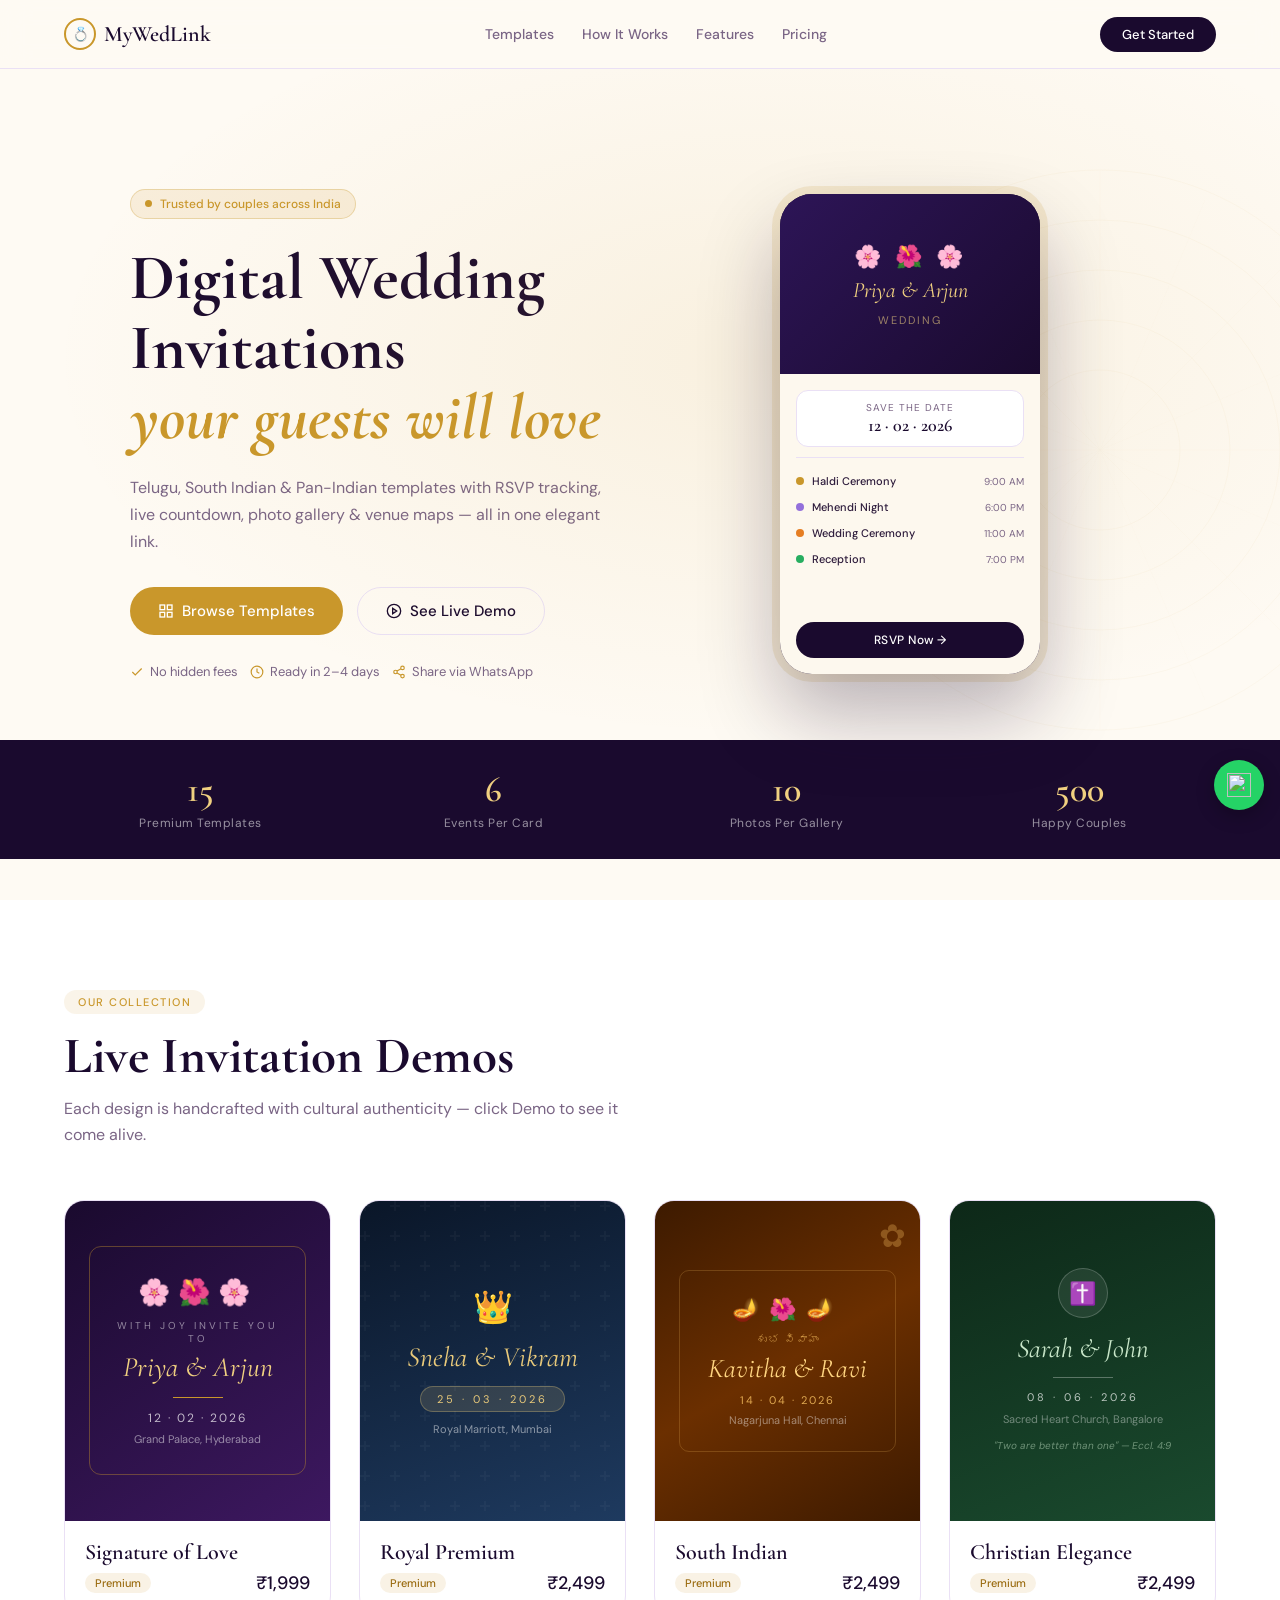
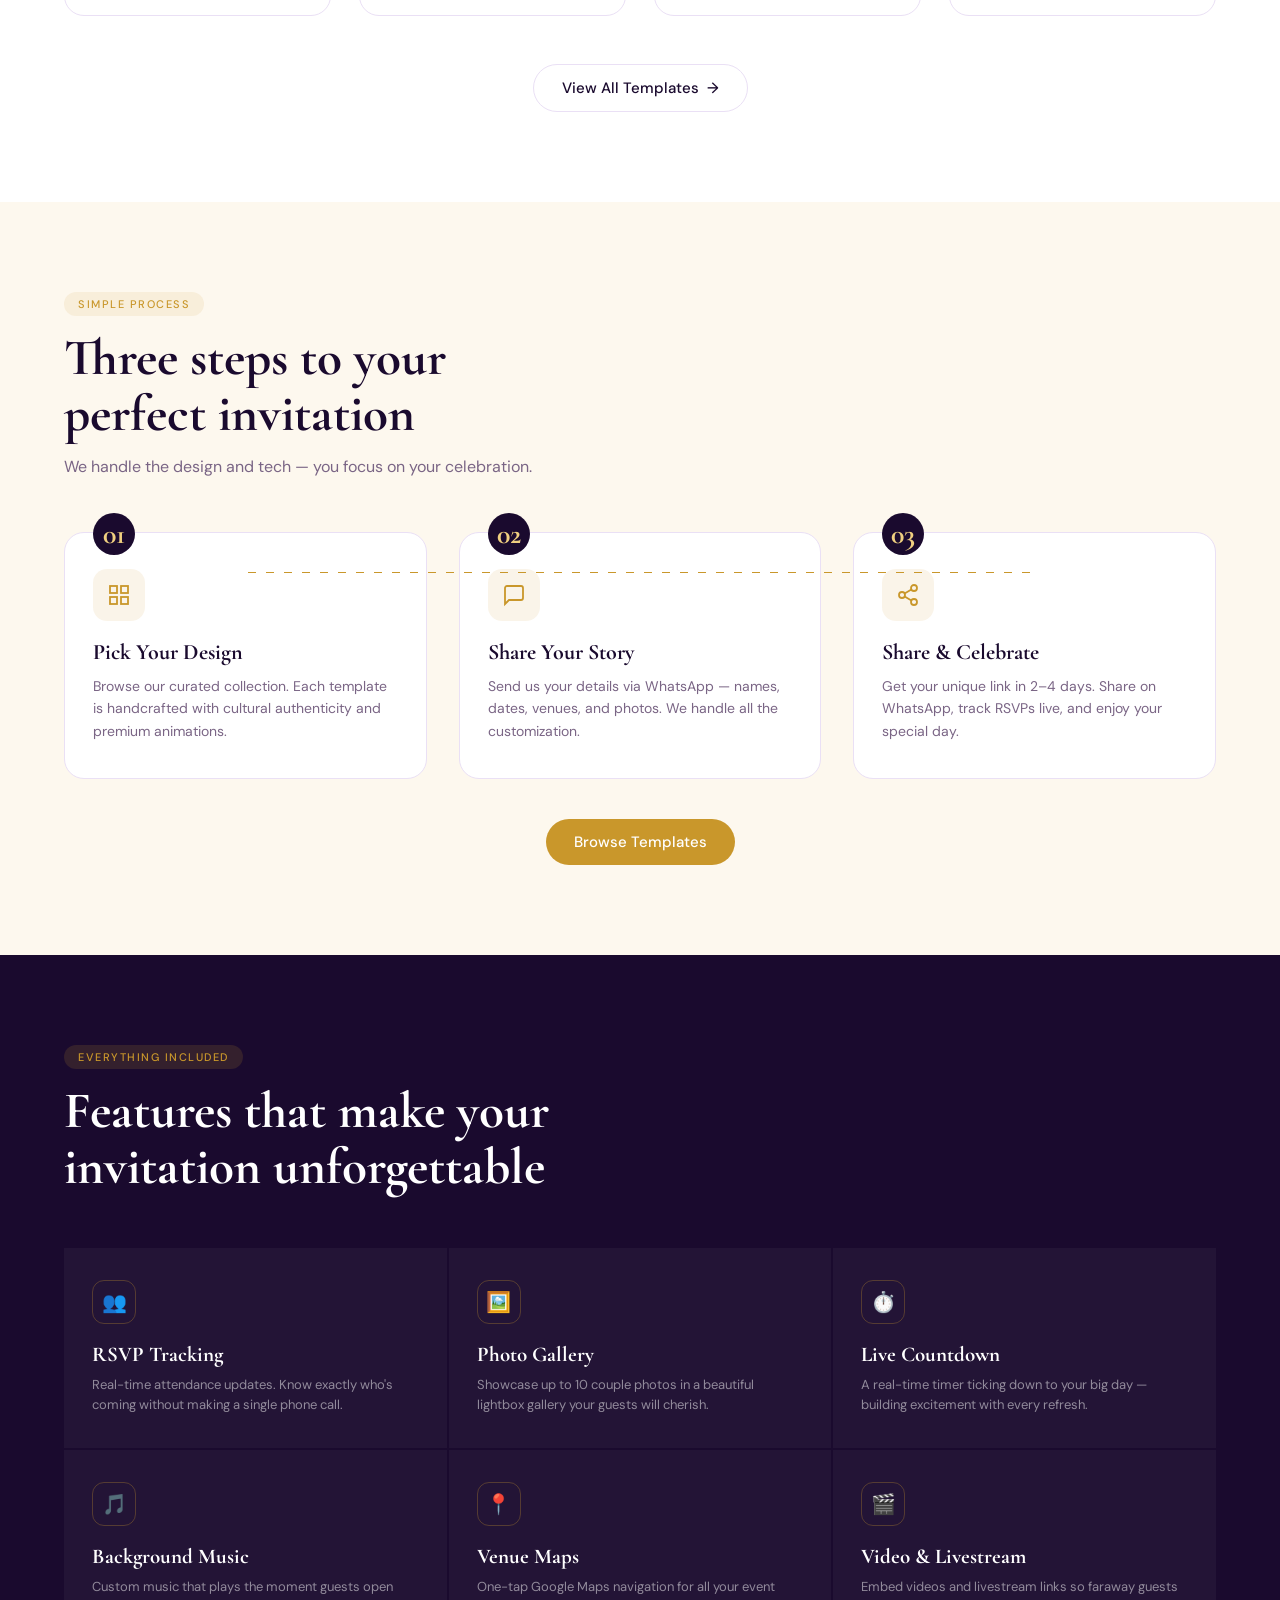
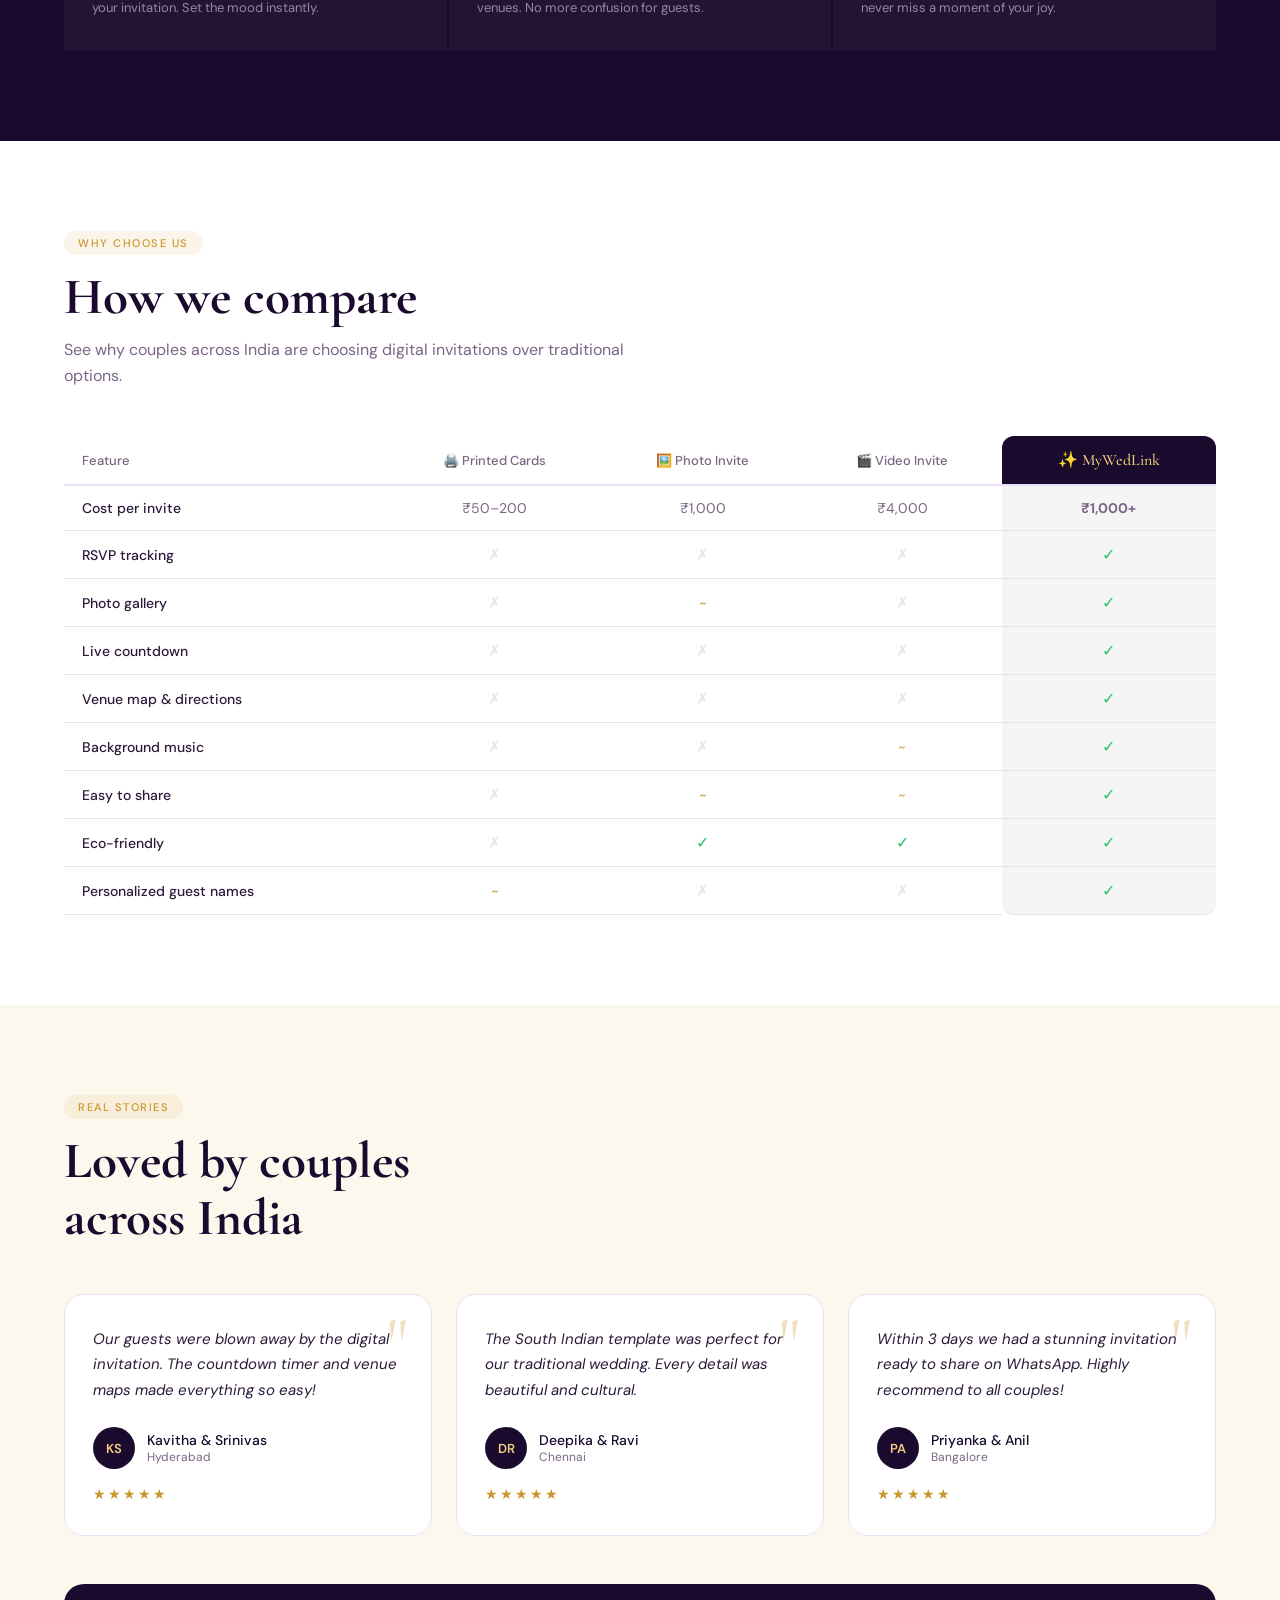
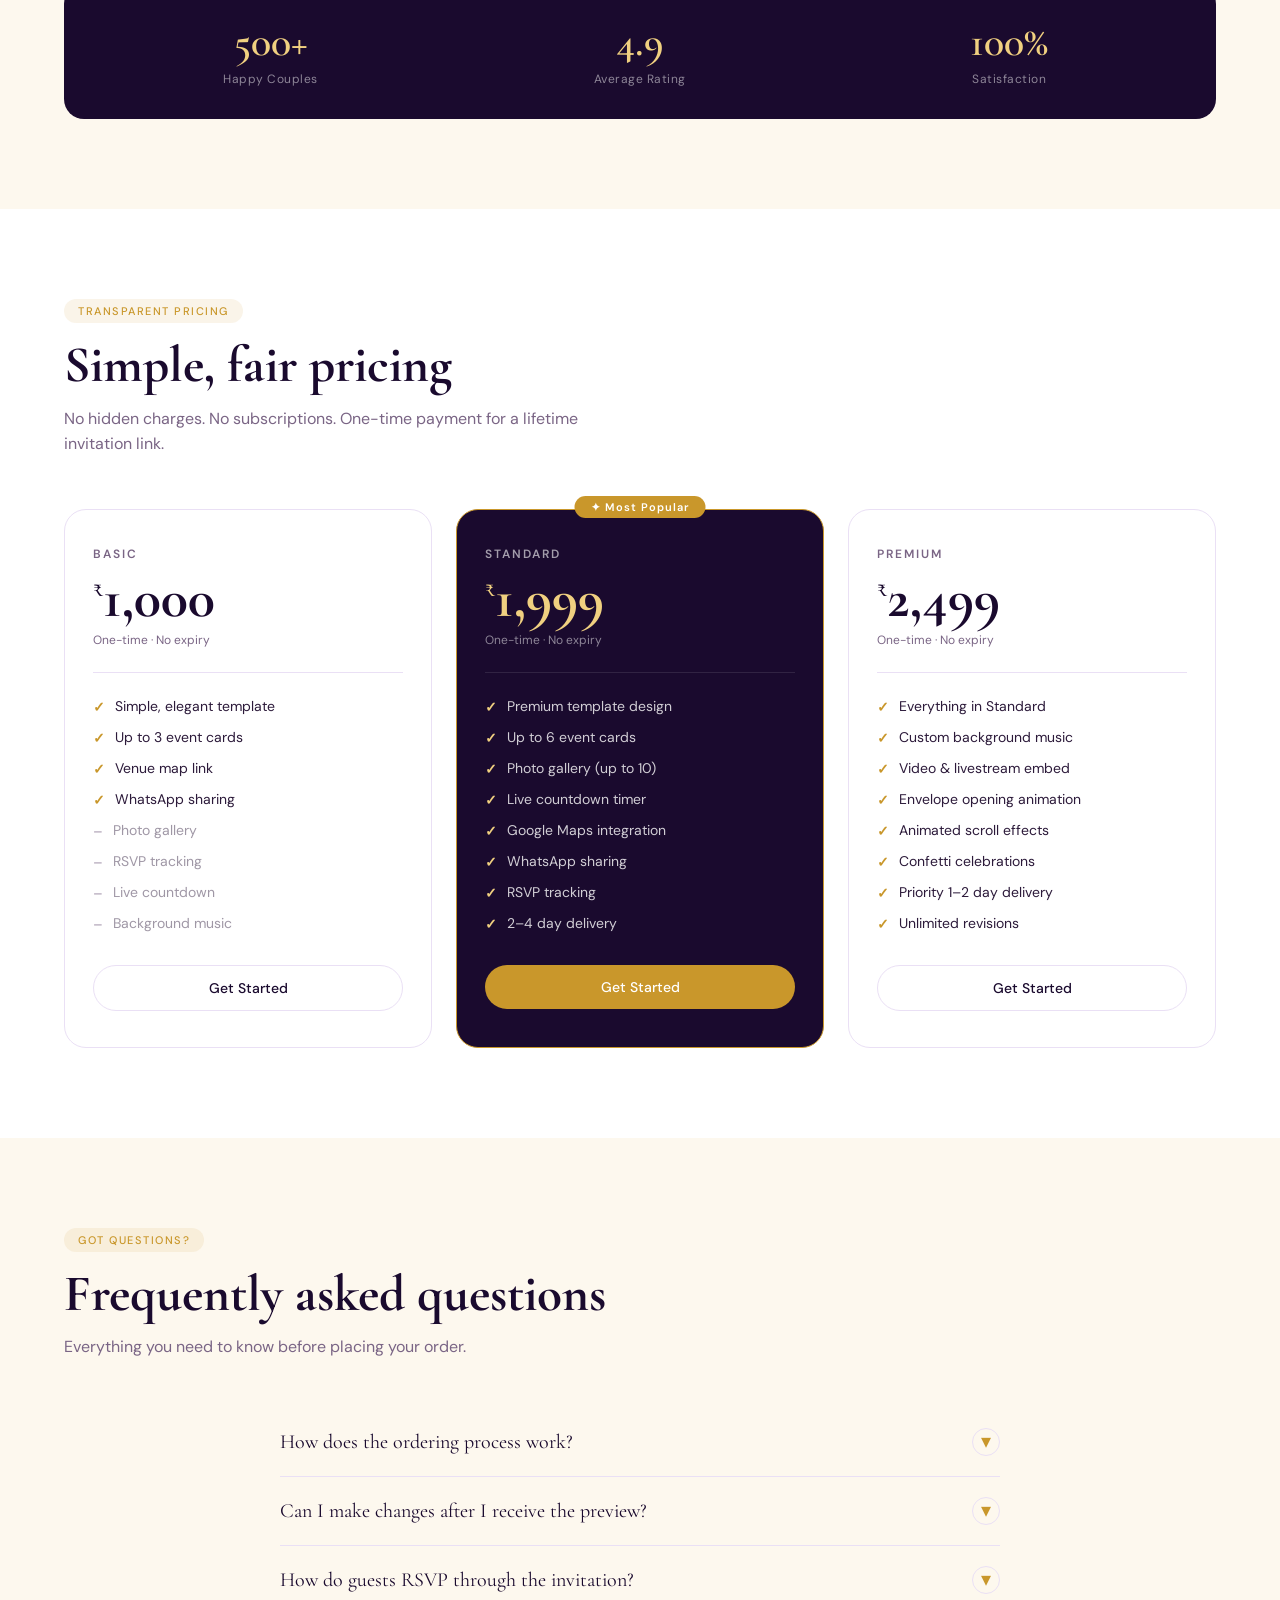
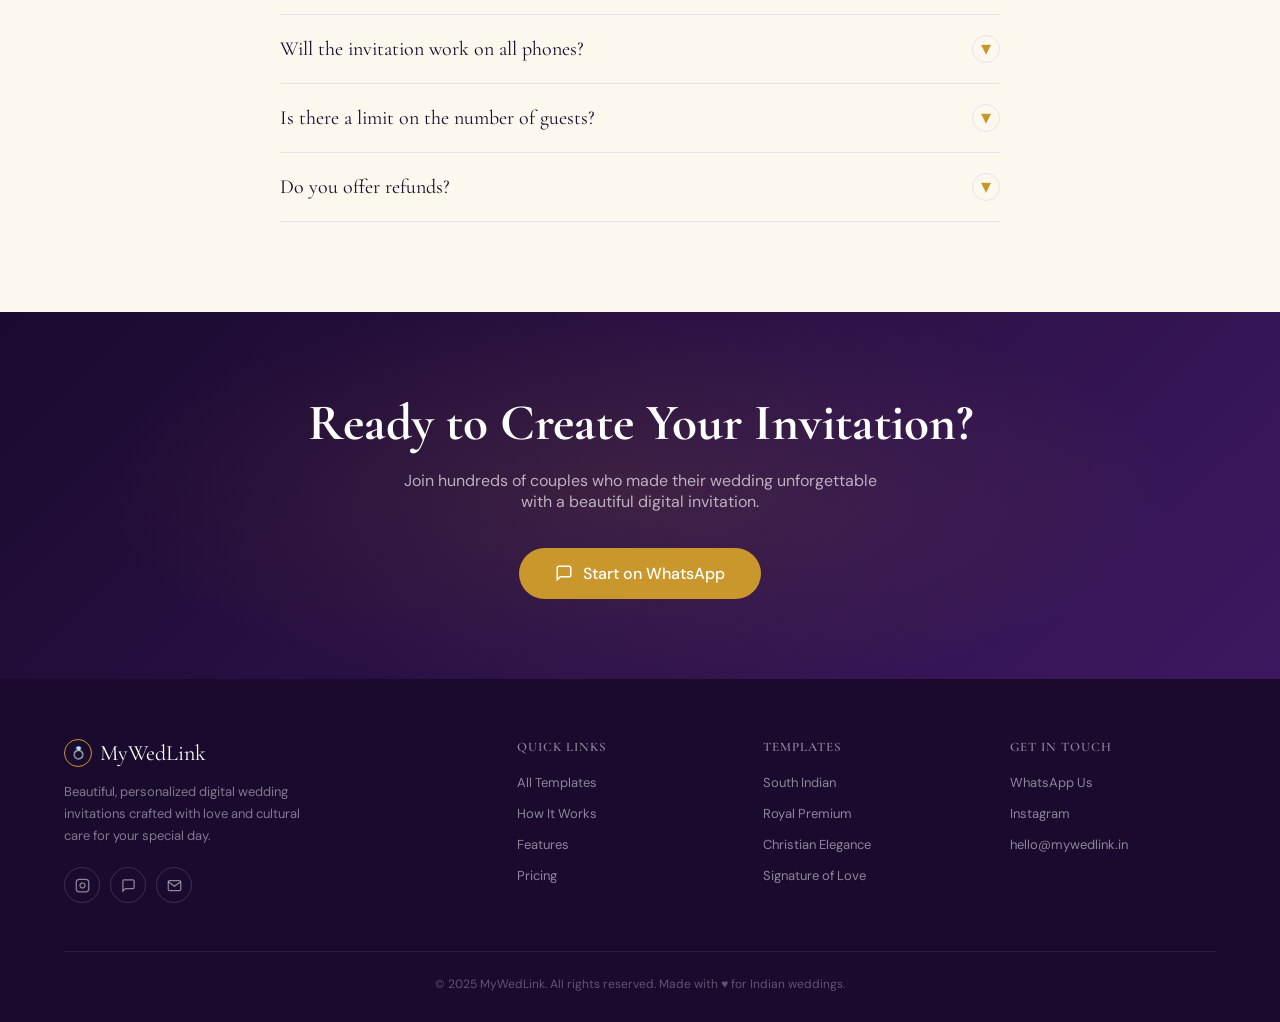
==== index.html @ 8f2cf19c "Initial wedding invitation project" ====
<!DOCTYPE html>
<html lang="en">
<head>
<meta charset="UTF-8"/>
<meta name="viewport" content="width=device-width, initial-scale=1.0"/>
<title>MyWedLink | Digital Wedding Invitations India</title>
<meta name="description" content="Create stunning digital wedding invitations for Indian weddings. Telugu, South Indian & Pan-Indian templates with RSVP, countdown, gallery & maps."/>
<link rel="preconnect" href="https://fonts.googleapis.com"/>
<link rel="preconnect" href="https://fonts.gstatic.com" crossorigin/>
<link href="https://fonts.googleapis.com/css2?family=Cormorant+Garamond:ital,wght@0,400;0,500;0,600;0,700;1,400;1,600&family=DM+Sans:wght@300;400;500&display=swap" rel="stylesheet"/>
<style>
*,*::before,*::after{box-sizing:border-box;margin:0;padding:0}
:root{
  --gold:#C9972B;
  --gold-light:#F0D080;
  --gold-pale:#FDF8EE;
  --deep:#1A0A2E;
  --deep2:#2D1557;
  --ink:#2C1A3A;
  --muted:#7A6585;
  --cream:#FEFAF3;
  --white:#FFFFFF;
  --border:#EAE0F5;
  --r:16px;
}
html{scroll-behavior:smooth}
body{font-family:'DM Sans',sans-serif;background:var(--cream);color:var(--ink);overflow-x:hidden}
h1,h2,h3,h4{font-family:'Cormorant Garamond',serif}

/* ── NAVBAR ── */
nav{position:fixed;top:0;left:0;right:0;z-index:100;padding:0 5%;background:rgba(254,250,243,0.92);backdrop-filter:blur(14px);border-bottom:1px solid var(--border)}
.nav-inner{max-width:1200px;margin:0 auto;display:flex;align-items:center;justify-content:space-between;height:68px}
.logo{display:flex;align-items:center;gap:8px;text-decoration:none;font-family:'Cormorant Garamond',serif;font-size:22px;font-weight:600;color:var(--deep)}
.logo-ring{width:32px;height:32px;border-radius:50%;border:2px solid var(--gold);display:flex;align-items:center;justify-content:center;font-size:14px}
.nav-links{display:flex;gap:28px}
.nav-links a{text-decoration:none;font-size:14px;font-weight:500;color:var(--muted);transition:color .2s}
.nav-links a:hover{color:var(--deep)}
.nav-cta{background:var(--deep);color:#fff;padding:9px 22px;border-radius:40px;text-decoration:none;font-size:13px;font-weight:500;transition:background .2s}
.nav-cta:hover{background:var(--deep2)}
.hamburger{display:none;flex-direction:column;gap:5px;background:none;border:none;cursor:pointer;padding:4px}
.hamburger span{display:block;width:22px;height:2px;background:var(--ink);border-radius:2px}
@media(max-width:768px){
  .nav-links{display:none;position:absolute;top:68px;left:0;right:0;background:var(--cream);flex-direction:column;padding:20px 5% 28px;gap:18px;border-bottom:1px solid var(--border)}
  .nav-links.open{display:flex}
  .hamburger{display:flex}
  .nav-cta{display:none}
}

/* ── HERO ── */
.hero{padding-top:68px;min-height:100vh;display:flex;flex-direction:column;justify-content:center;position:relative;overflow:hidden}
.hero-bg{position:absolute;inset:0;background:radial-gradient(ellipse 80% 60% at 60% 40%,rgba(201,151,43,0.10) 0%,transparent 70%);pointer-events:none}
.mandala-bg{position:absolute;right:-120px;top:50%;transform:translateY(-50%);width:600px;height:600px;opacity:0.04;pointer-events:none}
.hero-inner{max-width:1200px;margin:0 auto;padding:80px 5% 60px;display:grid;grid-template-columns:1fr 1fr;gap:60px;align-items:center}
.hero-left{}
.hero-chip{display:inline-flex;align-items:center;gap:8px;background:rgba(201,151,43,0.12);color:var(--gold);border:1px solid rgba(201,151,43,0.3);padding:6px 14px;border-radius:40px;font-size:12px;font-weight:500;margin-bottom:24px}
.hero-chip-dot{width:7px;height:7px;background:var(--gold);border-radius:50%;animation:pulse 2s infinite}
@keyframes pulse{0%,100%{opacity:1;transform:scale(1)}50%{opacity:.6;transform:scale(.8)}}
h1.hero-title{font-size:clamp(42px,5vw,66px);line-height:1.1;color:var(--deep);margin-bottom:20px}
h1.hero-title em{color:var(--gold);font-style:italic}
.hero-sub{font-size:16px;line-height:1.7;color:var(--muted);margin-bottom:32px;max-width:480px}
.hero-btns{display:flex;gap:14px;flex-wrap:wrap}
.btn-gold{background:var(--gold);color:#fff;padding:13px 28px;border-radius:40px;text-decoration:none;font-size:15px;font-weight:500;display:inline-flex;align-items:center;gap:8px;transition:all .2s}
.btn-gold:hover{background:#b5851f;transform:translateY(-1px)}
.btn-ghost{background:transparent;color:var(--deep);border:1.5px solid var(--border);padding:13px 28px;border-radius:40px;text-decoration:none;font-size:15px;font-weight:500;display:inline-flex;align-items:center;gap:8px;transition:all .2s}
.btn-ghost:hover{border-color:var(--gold);color:var(--gold)}
.hero-tags{display:flex;flex-wrap:wrap;gap:12px;margin-top:28px}
.htag{display:flex;align-items:center;gap:6px;font-size:13px;color:var(--muted)}
.htag svg{color:var(--gold)}
.hero-right{display:flex;align-items:center;justify-content:center}
.hero-mockup{width:260px;height:480px;background:var(--deep);border-radius:32px;position:relative;overflow:hidden;box-shadow:0 40px 80px rgba(26,10,46,0.3),0 0 0 8px rgba(201,151,43,0.15)}
.hm-top{position:absolute;top:0;left:0;right:0;height:180px;background:linear-gradient(135deg,#2D1557,#1A0A2E);display:flex;align-items:center;justify-content:center;flex-direction:column;gap:6px}
.hm-flowers{font-size:22px;letter-spacing:4px}
.hm-couple{font-family:'Cormorant Garamond',serif;font-size:22px;color:var(--gold-light);font-style:italic}
.hm-body{position:absolute;top:180px;left:0;right:0;bottom:0;background:#FDF8EE;padding:16px}
.hm-date-box{background:#fff;border-radius:12px;padding:10px 14px;margin-bottom:10px;text-align:center;border:1px solid var(--border)}
.hm-date-label{font-size:10px;color:var(--muted);text-transform:uppercase;letter-spacing:1px}
.hm-date{font-family:'Cormorant Garamond',serif;font-size:18px;color:var(--deep);font-weight:600}
.hm-divider{height:1px;background:var(--border);margin:10px 0}
.hm-event-row{display:flex;align-items:center;gap:8px;padding:6px 0}
.hm-event-dot{width:8px;height:8px;border-radius:50%;background:var(--gold)}
.hm-event-name{font-size:11px;color:var(--ink);font-weight:500}
.hm-event-time{font-size:10px;color:var(--muted);margin-left:auto}
.hm-rsvp-btn{position:absolute;bottom:16px;left:16px;right:16px;background:var(--deep);color:#fff;border-radius:20px;padding:10px;text-align:center;font-size:12px;font-weight:500;letter-spacing:.5px}
.hero-stats{background:var(--deep);padding:28px 5%}
.stats-inner{max-width:1200px;margin:0 auto;display:grid;grid-template-columns:repeat(4,1fr);gap:20px}
.stat{text-align:center}
.stat-num{font-family:'Cormorant Garamond',serif;font-size:36px;color:var(--gold-light);font-weight:600}
.stat-lbl{font-size:12px;color:rgba(255,255,255,0.55);margin-top:4px;letter-spacing:.5px}
@media(max-width:768px){
  .hero-inner{grid-template-columns:1fr;text-align:center;gap:40px}
  .hero-right{order:-1}
  .hero-sub{margin-left:auto;margin-right:auto}
  .hero-btns{justify-content:center}
  .hero-tags{justify-content:center}
  .stats-inner{grid-template-columns:repeat(2,1fr)}
}

/* ── SECTION COMMONS ── */
.section{padding:90px 5%}
.s-inner{max-width:1200px;margin:0 auto}
.s-chip{display:inline-block;font-size:11px;font-weight:500;letter-spacing:1.5px;text-transform:uppercase;color:var(--gold);background:rgba(201,151,43,0.1);padding:5px 14px;border-radius:40px;margin-bottom:14px}
.s-title{font-family:'Cormorant Garamond',serif;font-size:clamp(34px,4vw,52px);color:var(--deep);line-height:1.1;margin-bottom:12px}
.s-sub{font-size:16px;color:var(--muted);max-width:580px;line-height:1.6}

/* ── TEMPLATES ── */
.templates-section{background:var(--white)}
.tpl-header{margin-bottom:52px}
.tpl-grid{display:grid;grid-template-columns:repeat(auto-fill,minmax(260px,1fr));gap:28px}
.tpl-card{border-radius:20px;overflow:hidden;background:#fff;border:1px solid var(--border);transition:transform .3s,box-shadow .3s;cursor:pointer}
.tpl-card:hover{transform:translateY(-6px);box-shadow:0 20px 50px rgba(26,10,46,0.12)}
.tpl-card:hover .tpl-overlay{opacity:1}
.tpl-visual{height:320px;position:relative;overflow:hidden}
.tpl-overlay{position:absolute;inset:0;background:rgba(26,10,46,0.7);display:flex;align-items:center;justify-content:center;gap:12px;opacity:0;transition:opacity .3s}
.btn-sm-w{background:#fff;color:var(--deep);padding:9px 18px;border-radius:30px;text-decoration:none;font-size:13px;font-weight:500;display:flex;align-items:center;gap:6px}
.btn-sm-g{background:var(--gold);color:#fff;padding:9px 18px;border-radius:30px;text-decoration:none;font-size:13px;font-weight:500;display:flex;align-items:center;gap:6px}
.tpl-info{padding:18px 20px 20px}
.tpl-name{font-family:'Cormorant Garamond',serif;font-size:22px;color:var(--deep);font-weight:600}
.tpl-row{display:flex;align-items:center;justify-content:space-between;margin-top:6px}
.badge{font-size:11px;padding:3px 10px;border-radius:20px;font-weight:500}
.b-premium{background:rgba(201,151,43,0.12);color:#9A6B10}
.b-standard{background:rgba(45,21,87,0.1);color:var(--deep2)}
.tpl-price{font-size:18px;font-weight:500;color:var(--deep)}

/* Template Visual Styles */
.tv-1{background:linear-gradient(145deg,#1A0A2E 0%,#3D1860 100%);display:flex;flex-direction:column;align-items:center;justify-content:center;padding:24px;text-align:center}
.tv-1 .tv-border{border:1.5px solid rgba(201,151,43,0.4);border-radius:12px;padding:28px 24px;width:100%}
.tv-1 .tv-flowers{font-size:26px;letter-spacing:8px;margin-bottom:10px}
.tv-1 .tv-or{font-size:10px;color:rgba(255,255,255,0.5);letter-spacing:3px;margin-bottom:6px;text-transform:uppercase}
.tv-1 .tv-names{font-family:'Cormorant Garamond',serif;font-size:28px;color:var(--gold-light);font-style:italic;line-height:1.2}
.tv-1 .tv-line{width:50px;height:1px;background:var(--gold);margin:12px auto}
.tv-1 .tv-date{font-size:12px;color:rgba(255,255,255,0.7);letter-spacing:2px}
.tv-1 .tv-venue{font-size:11px;color:rgba(255,255,255,0.5);margin-top:6px}

.tv-2{background:linear-gradient(160deg,#0A1628 0%,#1E3A5F 100%);display:flex;flex-direction:column;align-items:center;justify-content:center;padding:24px;text-align:center;position:relative}
.tv-2::before{content:'';position:absolute;inset:0;background:url("data:image/svg+xml,%3Csvg width='60' height='60' viewBox='0 0 60 60' xmlns='http://www.w3.org/2000/svg'%3E%3Cg fill='none' fill-rule='evenodd'%3E%3Cg fill='%23ffffff' fill-opacity='0.03'%3E%3Cpath d='M36 34v-4h-2v4h-4v2h4v4h2v-4h4v-2h-4zm0-30V0h-2v4h-4v2h4v4h2V6h4V4h-4zM6 34v-4H4v4H0v2h4v4h2v-4h4v-2H6zM6 4V0H4v4H0v2h4v4h2V6h4V4H6z'/%3E%3C/g%3E%3C/g%3E%3C/svg%3E")}
.tv-2 .tv-crown{font-size:32px;margin-bottom:12px}
.tv-2 .tv-names{font-family:'Cormorant Garamond',serif;font-size:28px;color:#E8C97A;font-style:italic}
.tv-2 .tv-date{background:rgba(232,201,122,0.15);border:1px solid rgba(232,201,122,0.3);color:#E8C97A;font-size:11px;letter-spacing:3px;padding:5px 16px;border-radius:20px;margin-top:12px;display:inline-block}
.tv-2 .tv-venue{font-size:11px;color:rgba(255,255,255,0.5);margin-top:10px}

.tv-3{background:linear-gradient(150deg,#3D1A00 0%,#6B2F00 50%,#3D1A00 100%);display:flex;flex-direction:column;align-items:center;justify-content:center;padding:24px;text-align:center;position:relative}
.tv-3 .tv-lamp{font-size:22px;letter-spacing:10px;margin-bottom:8px}
.tv-3 .tv-kolam{color:rgba(255,200,100,0.3);font-size:32px;position:absolute;top:14px;right:14px}
.tv-3 .tv-names{font-family:'Cormorant Garamond',serif;font-size:27px;color:#FFD580;font-style:italic}
.tv-3 .tv-telugu{font-size:11px;color:rgba(255,200,100,0.6);margin-bottom:6px;letter-spacing:1px}
.tv-3 .tv-date{font-size:11px;color:rgba(255,200,100,0.8);letter-spacing:2px;margin-top:8px}
.tv-3 .tv-venue{font-size:11px;color:rgba(255,255,255,0.45);margin-top:6px}
.tv-3 .tv-border{border:1px solid rgba(255,200,100,0.2);border-radius:10px;padding:24px 20px;width:100%}

.tv-4{background:linear-gradient(160deg,#0D2818 0%,#1A4A2E 100%);display:flex;flex-direction:column;align-items:center;justify-content:center;padding:24px;text-align:center}
.tv-4 .tv-cross-wrap{width:50px;height:50px;border-radius:50%;background:rgba(255,255,255,0.08);border:1px solid rgba(255,255,255,0.2);display:flex;align-items:center;justify-content:center;margin:0 auto 14px;font-size:22px}
.tv-4 .tv-names{font-family:'Cormorant Garamond',serif;font-size:27px;color:#C8E6C9;font-style:italic}
.tv-4 .tv-line{width:60px;height:1px;background:rgba(255,255,255,0.3);margin:12px auto}
.tv-4 .tv-date{font-size:11px;color:rgba(255,255,255,0.7);letter-spacing:3px}
.tv-4 .tv-venue{font-size:11px;color:rgba(255,255,255,0.4);margin-top:8px}
.tv-4 .tv-verse{font-size:10px;color:rgba(200,230,201,0.5);font-style:italic;margin-top:12px;line-height:1.5}

.sec-cta{text-align:center;margin-top:48px}

/* ── HOW IT WORKS ── */
.how-section{background:var(--gold-pale)}
.steps-wrap{display:grid;grid-template-columns:repeat(3,1fr);gap:32px;margin-top:52px;position:relative}
.steps-wrap::after{content:'';position:absolute;top:40px;left:16%;right:16%;height:1px;background:repeating-linear-gradient(90deg,var(--gold) 0,var(--gold) 8px,transparent 8px,transparent 18px);pointer-events:none}
.step-box{background:#fff;border-radius:20px;padding:36px 28px;position:relative;border:1px solid var(--border);transition:transform .3s}
.step-box:hover{transform:translateY(-4px)}
.step-n{position:absolute;top:-20px;left:28px;background:var(--deep);color:var(--gold-light);font-family:'Cormorant Garamond',serif;font-size:28px;font-weight:700;width:42px;height:42px;border-radius:50%;display:flex;align-items:center;justify-content:center}
.step-icon-wrap{width:52px;height:52px;border-radius:14px;background:rgba(201,151,43,0.1);display:flex;align-items:center;justify-content:center;margin-bottom:18px}
.step-title{font-family:'Cormorant Garamond',serif;font-size:22px;color:var(--deep);margin-bottom:10px}
.step-desc{font-size:14px;color:var(--muted);line-height:1.6}
@media(max-width:768px){.steps-wrap{grid-template-columns:1fr;gap:40px}.steps-wrap::after{display:none}}

/* ── FEATURES ── */
.features-section{background:var(--deep)}
.feat-grid{display:grid;grid-template-columns:repeat(3,1fr);gap:2px;margin-top:52px}
.feat-item{background:rgba(255,255,255,0.04);padding:32px 28px;transition:background .2s}
.feat-item:hover{background:rgba(255,255,255,0.08)}
.feat-icon{width:44px;height:44px;border-radius:12px;border:1px solid rgba(201,151,43,0.3);display:flex;align-items:center;justify-content:center;margin-bottom:18px;font-size:20px}
.feat-name{font-family:'Cormorant Garamond',serif;font-size:21px;color:#fff;margin-bottom:8px}
.feat-desc{font-size:13px;color:rgba(255,255,255,0.5);line-height:1.6}
@media(max-width:768px){.feat-grid{grid-template-columns:1fr 1fr}}
@media(max-width:480px){.feat-grid{grid-template-columns:1fr}}

/* ── COMPARE ── */
.compare-section{background:var(--white)}
.compare-scroll{overflow-x:auto;-webkit-overflow-scrolling:touch;margin-top:48px}
table.ctable{width:100%;border-collapse:separate;border-spacing:0;min-width:600px}
table.ctable th{padding:14px 18px;font-size:13px;font-weight:500;color:var(--muted);text-align:center;border-bottom:2px solid var(--border)}
table.ctable th:first-child{text-align:left}
table.ctable th.hl{background:var(--deep);color:var(--gold-light);border-radius:12px 12px 0 0;font-family:'Cormorant Garamond',serif;font-size:16px}
table.ctable td{padding:13px 18px;font-size:14px;text-align:center;border-bottom:1px solid var(--border);color:var(--muted)}
table.ctable td:first-child{text-align:left;color:var(--ink);font-weight:500}
table.ctable td.hl{background:rgba(26,10,46,0.04)}
table.ctable tr:last-child td.hl{border-radius:0 0 12px 12px}
.y{color:#22c55e;font-size:16px}
.n{color:#e5e7eb;font-size:16px}
.p{color:var(--gold);font-size:14px}

/* ── TESTIMONIALS ── */
.testi-section{background:var(--gold-pale)}
.testi-grid{display:grid;grid-template-columns:repeat(3,1fr);gap:24px;margin-top:48px}
.testi-card{background:#fff;border-radius:20px;padding:32px 28px;border:1px solid var(--border);position:relative}
.testi-mark{font-family:'Cormorant Garamond',serif;font-size:72px;color:var(--gold);line-height:.8;position:absolute;top:20px;right:24px;opacity:0.3}
.testi-text{font-size:15px;line-height:1.7;color:var(--ink);margin-bottom:24px;font-style:italic}
.testi-author{display:flex;align-items:center;gap:12px}
.testi-ava{width:42px;height:42px;border-radius:50%;background:var(--deep);color:var(--gold-light);display:flex;align-items:center;justify-content:center;font-size:13px;font-weight:600}
.testi-name{font-size:14px;font-weight:500;color:var(--deep)}
.testi-city{font-size:12px;color:var(--muted)}
.testi-stars{color:var(--gold);font-size:14px;margin-top:16px;letter-spacing:2px}
.testi-bottom{display:grid;grid-template-columns:repeat(3,1fr);gap:20px;margin-top:48px;background:var(--deep);border-radius:20px;padding:32px}
.tb-stat{text-align:center}
.tb-num{font-family:'Cormorant Garamond',serif;font-size:42px;color:var(--gold-light);font-weight:600}
.tb-lbl{font-size:12px;color:rgba(255,255,255,0.5);margin-top:4px;letter-spacing:.5px}
@media(max-width:768px){.testi-grid{grid-template-columns:1fr}.testi-bottom{grid-template-columns:1fr}}

/* ── PRICING ── */
.pricing-section{background:var(--white)}
.pricing-grid{display:grid;grid-template-columns:repeat(3,1fr);gap:24px;margin-top:52px}
.p-card{border-radius:22px;padding:36px 28px;border:1.5px solid var(--border);position:relative;transition:transform .3s}
.p-card:hover{transform:translateY(-4px)}
.p-popular{border-color:var(--gold);background:var(--deep);color:#fff}
.p-badge{position:absolute;top:-14px;left:50%;transform:translateX(-50%);background:var(--gold);color:#fff;font-size:11px;font-weight:600;letter-spacing:1px;padding:4px 16px;border-radius:20px;white-space:nowrap}
.p-plan{font-size:12px;font-weight:600;letter-spacing:2px;text-transform:uppercase;color:var(--muted);margin-bottom:8px}
.p-popular .p-plan{color:rgba(255,255,255,0.6)}
.p-price{font-family:'Cormorant Garamond',serif;font-size:56px;color:var(--deep);font-weight:700;line-height:1}
.p-popular .p-price{color:var(--gold-light)}
.p-curr{font-size:24px;vertical-align:super;font-weight:500}
.p-note{font-size:12px;color:var(--muted);margin-top:6px;margin-bottom:24px}
.p-popular .p-note{color:rgba(255,255,255,0.5)}
.p-divider{height:1px;background:var(--border);margin-bottom:24px}
.p-popular .p-divider{background:rgba(255,255,255,0.1)}
.p-list{list-style:none;display:flex;flex-direction:column;gap:12px;margin-bottom:32px}
.p-list li{display:flex;align-items:flex-start;gap:10px;font-size:14px;color:var(--ink)}
.p-popular .p-list li{color:rgba(255,255,255,0.8)}
.p-list li::before{content:'✓';color:var(--gold);font-weight:700;flex-shrink:0;margin-top:1px}
.p-popular .p-list li::before{color:var(--gold-light)}
.p-list li.dim{opacity:.45}
.p-list li.dim::before{content:'–';color:var(--muted)}
.btn-buy{display:block;text-align:center;padding:13px;border-radius:40px;text-decoration:none;font-size:14px;font-weight:500;transition:all .2s}
.btn-buy-out{border:1.5px solid var(--border);color:var(--deep)}
.btn-buy-out:hover{border-color:var(--gold);color:var(--gold)}
.btn-buy-gold{background:var(--gold);color:#fff}
.btn-buy-gold:hover{background:#b5851f}
.btn-buy-deep{background:#fff;color:var(--deep)}
.btn-buy-deep:hover{background:rgba(255,255,255,0.9)}
@media(max-width:900px){.pricing-grid{grid-template-columns:1fr;max-width:420px;margin-left:auto;margin-right:auto}}

/* ── FAQ ── */
.faq-section{background:var(--gold-pale)}
.faq-wrap{margin-top:48px;max-width:720px;margin-left:auto;margin-right:auto;display:flex;flex-direction:column;gap:0}
.faq-item{border-bottom:1px solid var(--border)}
.faq-q{width:100%;background:none;border:none;padding:20px 0;display:flex;align-items:center;justify-content:space-between;cursor:pointer;text-align:left;font-family:'Cormorant Garamond',serif;font-size:20px;color:var(--deep);gap:16px}
.faq-q .faq-arrow{width:28px;height:28px;border-radius:50%;border:1px solid var(--border);display:flex;align-items:center;justify-content:center;flex-shrink:0;color:var(--gold);transition:transform .3s}
.faq-q.open .faq-arrow{transform:rotate(180deg);background:var(--deep);border-color:var(--deep);color:#fff}
.faq-a{max-height:0;overflow:hidden;transition:max-height .35s ease,padding .3s}
.faq-a.open{max-height:200px;padding-bottom:18px}
.faq-a p{font-size:14px;color:var(--muted);line-height:1.7}

/* ── CTA BANNER ── */
.cta-banner{background:linear-gradient(135deg,var(--deep) 0%,#3D1860 100%);padding:80px 5%;text-align:center;position:relative;overflow:hidden}
.cta-banner::before{content:'';position:absolute;inset:0;background:radial-gradient(ellipse 60% 80% at 50% 50%,rgba(201,151,43,0.12) 0%,transparent 70%)}
.cta-banner h2{font-family:'Cormorant Garamond',serif;font-size:clamp(36px,4vw,58px);color:#fff;margin-bottom:16px}
.cta-banner p{font-size:16px;color:rgba(255,255,255,0.65);max-width:500px;margin:0 auto 36px}
.btn-cta{background:var(--gold);color:#fff;padding:15px 36px;border-radius:40px;text-decoration:none;font-size:16px;font-weight:500;display:inline-flex;align-items:center;gap:10px;transition:all .2s}
.btn-cta:hover{background:#b5851f;transform:translateY(-2px)}

/* ── FOOTER ── */
footer{background:var(--deep);padding:60px 5% 30px}
.footer-inner{max-width:1200px;margin:0 auto}
.footer-grid{display:grid;grid-template-columns:2fr 1fr 1fr 1fr;gap:40px;margin-bottom:48px}
.footer-brand p{font-size:13px;color:rgba(255,255,255,0.45);line-height:1.7;margin-top:14px;max-width:260px}
.footer-social{display:flex;gap:10px;margin-top:20px}
.footer-social a{width:36px;height:36px;border-radius:50%;border:1px solid rgba(255,255,255,0.15);display:flex;align-items:center;justify-content:center;color:rgba(255,255,255,0.5);font-size:14px;text-decoration:none;transition:all .2s}
.footer-social a:hover{border-color:var(--gold);color:var(--gold)}
.footer-col h4{font-size:13px;font-weight:600;letter-spacing:1px;color:rgba(255,255,255,0.5);margin-bottom:16px;text-transform:uppercase}
.footer-col ul{list-style:none;display:flex;flex-direction:column;gap:10px}
.footer-col ul a{text-decoration:none;font-size:13px;color:rgba(255,255,255,0.5);transition:color .2s}
.footer-col ul a:hover{color:var(--gold)}
.footer-bottom{border-top:1px solid rgba(255,255,255,0.08);padding-top:24px;text-align:center;font-size:12px;color:rgba(255,255,255,0.3)}
.footer-logo{font-family:'Cormorant Garamond',serif;font-size:22px;color:#fff;text-decoration:none;display:flex;align-items:center;gap:8px}
.footer-logo-ring{width:28px;height:28px;border-radius:50%;border:1.5px solid var(--gold);display:flex;align-items:center;justify-content:center;font-size:12px}
@media(max-width:768px){.footer-grid{grid-template-columns:1fr 1fr}.footer-brand{grid-column:1/-1}}
@media(max-width:480px){.footer-grid{grid-template-columns:1fr}}
</style>
</head>
<body>

<!-- NAVBAR -->
<nav id="navbar">
  <div class="nav-inner">
    <a href="#" class="logo"><div class="logo-ring">💍</div>MyWedLink</a>
    <div class="nav-links" id="navLinks">
      <a href="#templates">Templates</a>
      <a href="#how">How It Works</a>
      <a href="#features">Features</a>
      <a href="#pricing">Pricing</a>
    </div>
    <a href="#templates" class="nav-cta">Get Started</a>
    <button class="hamburger" id="hamburger" aria-label="Menu">
      <span></span><span></span><span></span>
    </button>
  </div>
</nav>

<!-- HERO -->
<section class="hero">
  <div class="hero-bg"></div>
  <svg class="mandala-bg" viewBox="0 0 600 600" fill="none" xmlns="http://www.w3.org/2000/svg">
    <circle cx="300" cy="300" r="280" stroke="#C9972B" stroke-width="1"/>
    <circle cx="300" cy="300" r="230" stroke="#C9972B" stroke-width="1"/>
    <circle cx="300" cy="300" r="180" stroke="#C9972B" stroke-width="1"/>
    <circle cx="300" cy="300" r="130" stroke="#C9972B" stroke-width="1"/>
    <circle cx="300" cy="300" r="80" stroke="#C9972B" stroke-width="1"/>
    <line x1="300" y1="20" x2="300" y2="580" stroke="#C9972B" stroke-width="0.5"/>
    <line x1="20" y1="300" x2="580" y2="300" stroke="#C9972B" stroke-width="0.5"/>
    <line x1="102" y1="102" x2="498" y2="498" stroke="#C9972B" stroke-width="0.5"/>
    <line x1="498" y1="102" x2="102" y2="498" stroke="#C9972B" stroke-width="0.5"/>
    <line x1="50" y1="195" x2="550" y2="405" stroke="#C9972B" stroke-width="0.3"/>
    <line x1="195" y1="50" x2="405" y2="550" stroke="#C9972B" stroke-width="0.3"/>
    <line x1="550" y1="195" x2="50" y2="405" stroke="#C9972B" stroke-width="0.3"/>
    <line x1="405" y1="50" x2="195" y2="550" stroke="#C9972B" stroke-width="0.3"/>
  </svg>
  <div class="hero-inner">
    <div class="hero-left">
      <div class="hero-chip"><span class="hero-chip-dot"></span>Trusted by couples across India</div>
      <h1 class="hero-title">Digital Wedding<br/>Invitations<br/><em>your guests will love</em></h1>
      <p class="hero-sub">Telugu, South Indian & Pan-Indian templates with RSVP tracking, live countdown, photo gallery & venue maps — all in one elegant link.</p>
      <div class="hero-btns">
        <a href="#templates" class="btn-gold">
          <svg width="16" height="16" viewBox="0 0 24 24" fill="none" stroke="currentColor" stroke-width="2"><rect x="3" y="3" width="7" height="7"/><rect x="14" y="3" width="7" height="7"/><rect x="3" y="14" width="7" height="7"/><rect x="14" y="14" width="7" height="7"/></svg>
          Browse Templates
        </a>
        <a href="01-south-indian-demo.html" class="btn-ghost" target="_blank">
          <svg width="16" height="16" viewBox="0 0 24 24" fill="none" stroke="currentColor" stroke-width="2"><circle cx="12" cy="12" r="10"/><polygon points="10 8 16 12 10 16 10 8"/></svg>
          See Live Demo
        </a>
      </div>
      <div class="hero-tags">
        <span class="htag">
          <svg width="14" height="14" viewBox="0 0 24 24" fill="none" stroke="#C9972B" stroke-width="2"><polyline points="20 6 9 17 4 12"/></svg>
          No hidden fees
        </span>
        <span class="htag">
          <svg width="14" height="14" viewBox="0 0 24 24" fill="none" stroke="#C9972B" stroke-width="2"><circle cx="12" cy="12" r="10"/><polyline points="12 6 12 12 16 14"/></svg>
          Ready in 2–4 days
        </span>
        <span class="htag">
          <svg width="14" height="14" viewBox="0 0 24 24" fill="none" stroke="#C9972B" stroke-width="2"><circle cx="18" cy="5" r="3"/><circle cx="6" cy="12" r="3"/><circle cx="18" cy="19" r="3"/><line x1="8.59" y1="13.51" x2="15.42" y2="17.49"/><line x1="15.41" y1="6.51" x2="8.59" y2="10.49"/></svg>
          Share via WhatsApp
        </span>
      </div>
    </div>
    <div class="hero-right">
      <div class="hero-mockup">
        <div class="hm-top">
          <div class="hm-flowers">🌸 🌺 🌸</div>
          <div class="hm-couple">Priya &amp; Arjun</div>
          <div style="font-size:11px;color:rgba(240,208,128,0.6);letter-spacing:2px;margin-top:4px">WEDDING</div>
        </div>
        <div class="hm-body">
          <div class="hm-date-box">
            <div class="hm-date-label">Save the Date</div>
            <div class="hm-date">12 · 02 · 2026</div>
          </div>
          <div class="hm-divider"></div>
          <div class="hm-event-row"><div class="hm-event-dot"></div><div class="hm-event-name">Haldi Ceremony</div><div class="hm-event-time">9:00 AM</div></div>
          <div class="hm-event-row"><div class="hm-event-dot" style="background:#9370DB"></div><div class="hm-event-name">Mehendi Night</div><div class="hm-event-time">6:00 PM</div></div>
          <div class="hm-event-row"><div class="hm-event-dot" style="background:#E67E22"></div><div class="hm-event-name">Wedding Ceremony</div><div class="hm-event-time">11:00 AM</div></div>
          <div class="hm-event-row"><div class="hm-event-dot" style="background:#27AE60"></div><div class="hm-event-name">Reception</div><div class="hm-event-time">7:00 PM</div></div>
          <div class="hm-rsvp-btn">RSVP Now →</div>
        </div>
      </div>
    </div>
  </div>
  <div class="hero-stats">
    <div class="stats-inner">
      <div class="stat"><div class="stat-num" data-target="15">0</div><div class="stat-lbl">Premium Templates</div></div>
      <div class="stat"><div class="stat-num" data-target="6">0</div><div class="stat-lbl">Events Per Card</div></div>
      <div class="stat"><div class="stat-num" data-target="10">0</div><div class="stat-lbl">Photos Per Gallery</div></div>
      <div class="stat"><div class="stat-num" data-target="500">0</div><div class="stat-lbl">Happy Couples</div></div>
    </div>
  </div>
</section>

<!-- TEMPLATES -->
<section class="section templates-section" id="templates">
  <div class="s-inner">
    <div class="tpl-header">
      <div class="s-chip">Our Collection</div>
      <h2 class="s-title">Live Invitation Demos</h2>
      <p class="s-sub">Each design is handcrafted with cultural authenticity — click Demo to see it come alive.</p>
    </div>
    <div class="tpl-grid">

      <!-- Card 1 -->
      <div class="tpl-card">
        <div class="tpl-visual tv-1">
          <div class="tv-border">
            <div class="tv-flowers">🌸🌺🌸</div>
            <div class="tv-or">with joy invite you to</div>
            <div class="tv-names">Priya &amp; Arjun</div>
            <div class="tv-line"></div>
            <div class="tv-date">12 · 02 · 2026</div>
            <div class="tv-venue">Grand Palace, Hyderabad</div>
          </div>
        </div>
        <div class="tpl-overlay">
          <a href="03-signature-love.html" class="btn-sm-w"><svg width="13" height="13" viewBox="0 0 24 24" fill="none" stroke="currentColor" stroke-width="2"><path d="M1 12s4-8 11-8 11 8 11 8-4 8-11 8-11-8-11-8z"/><circle cx="12" cy="12" r="3"/></svg> Demo</a>
          <a href="03-signature-love.html" class="btn-sm-g" target="_blank"><svg width="13" height="13" viewBox="0 0 24 24" fill="none" stroke="currentColor" stroke-width="2"><path d="M6 2L3 6v14a2 2 0 002 2h14a2 2 0 002-2V6l-3-4z"/><line x1="3" y1="6" x2="21" y2="6"/></svg> Buy Now</a>
        </div>
        <div class="tpl-info">
          <div class="tpl-name">Signature of Love</div>
          <div class="tpl-row"><span class="badge b-premium">Premium</span><div class="tpl-price">₹1,999</div></div>
        </div>
      </div>

      <!-- Card 2 -->
      <div class="tpl-card">
        <div class="tpl-visual tv-2">
          <div class="tv-crown">👑</div>
          <div class="tv-names">Sneha &amp; Vikram</div>
          <div class="tv-date">25 · 03 · 2026</div>
          <div class="tv-venue">Royal Marriott, Mumbai</div>
        </div>
        <div class="tpl-overlay">
          <a href="02-royal-premium.html" class="btn-sm-w"><svg width="13" height="13" viewBox="0 0 24 24" fill="none" stroke="currentColor" stroke-width="2"><path d="M1 12s4-8 11-8 11 8 11 8-4 8-11 8-11-8-11-8z"/><circle cx="12" cy="12" r="3"/></svg> Demo</a>
          <a href="02-royal-premium.html" class="btn-sm-g" target="_blank"><svg width="13" height="13" viewBox="0 0 24 24" fill="none" stroke="currentColor" stroke-width="2"><path d="M6 2L3 6v14a2 2 0 002 2h14a2 2 0 002-2V6l-3-4z"/><line x1="3" y1="6" x2="21" y2="6"/></svg> Buy Now</a>
        </div>
        <div class="tpl-info">
          <div class="tpl-name">Royal Premium</div>
          <div class="tpl-row"><span class="badge b-premium">Premium</span><div class="tpl-price">₹2,499</div></div>
        </div>
      </div>

      <!-- Card 3 -->
      <div class="tpl-card">
        <div class="tpl-visual tv-3">
          <div class="tv-kolam">✿</div>
          <div class="tv-border">
            <div class="tv-lamp">🪔🌺🪔</div>
            <div class="tv-telugu">శుభ వివాహం</div>
            <div class="tv-names">Kavitha &amp; Ravi</div>
            <div class="tv-date">14 · 04 · 2026</div>
            <div class="tv-venue">Nagarjuna Hall, Chennai</div>
          </div>
        </div>
        <div class="tpl-overlay">
          <a href="01-south-indian-demo.html" class="btn-sm-w"><svg width="13" height="13" viewBox="0 0 24 24" fill="none" stroke="currentColor" stroke-width="2"><path d="M1 12s4-8 11-8 11 8 11 8-4 8-11 8-11-8-11-8z"/><circle cx="12" cy="12" r="3"/></svg> Demo</a>
          <a href="01-south-indian.html" class="btn-sm-g" target="_blank"><svg width="13" height="13" viewBox="0 0 24 24" fill="none" stroke="currentColor" stroke-width="2"><path d="M6 2L3 6v14a2 2 0 002 2h14a2 2 0 002-2V6l-3-4z"/><line x1="3" y1="6" x2="21" y2="6"/></svg> Buy Now</a>
        </div>
        <div class="tpl-info">
          <div class="tpl-name">South Indian</div>
          <div class="tpl-row"><span class="badge b-premium">Premium</span><div class="tpl-price">₹2,499</div></div>
        </div>
      </div>

      <!-- Card 4 -->
      <div class="tpl-card">
        <div class="tpl-visual tv-4">
          <div class="tv-cross-wrap">✝️</div>
          <div class="tv-names">Sarah &amp; John</div>
          <div class="tv-line"></div>
          <div class="tv-date">08 · 06 · 2026</div>
          <div class="tv-venue">Sacred Heart Church, Bangalore</div>
          <div class="tv-verse">"Two are better than one" — Eccl. 4:9</div>
        </div>
        <div class="tpl-overlay">
          <a href="04-christian-elegance.html" class="btn-sm-w"><svg width="13" height="13" viewBox="0 0 24 24" fill="none" stroke="currentColor" stroke-width="2"><path d="M1 12s4-8 11-8 11 8 11 8-4 8-11 8-11-8-11-8z"/><circle cx="12" cy="12" r="3"/></svg> Demo</a>
          <a href="04-christian-elegance.html" class="btn-sm-g" target="_blank"><svg width="13" height="13" viewBox="0 0 24 24" fill="none" stroke="currentColor" stroke-width="2"><path d="M6 2L3 6v14a2 2 0 002 2h14a2 2 0 002-2V6l-3-4z"/><line x1="3" y1="6" x2="21" y2="6"/></svg> Buy Now</a>
        </div>
        <div class="tpl-info">
          <div class="tpl-name">Christian Elegance</div>
          <div class="tpl-row"><span class="badge b-premium">Premium</span><div class="tpl-price">₹2,499</div></div>
        </div>
      </div>

    </div>
    <div class="sec-cta">
      <a href="https://wa.me/918247855938?text=Hi, I'd like to see all templates" class="btn-ghost" target="_blank">View All Templates &nbsp;→</a>
    </div>
  </div>
</section>

<!-- HOW IT WORKS -->
<section class="section how-section" id="how">
  <div class="s-inner">
    <div class="s-chip">Simple Process</div>
    <h2 class="s-title">Three steps to your<br/>perfect invitation</h2>
    <p class="s-sub">We handle the design and tech — you focus on your celebration.</p>
    <div class="steps-wrap">
      <div class="step-box">
        <div class="step-n">01</div>
        <div class="step-icon-wrap">
          <svg width="24" height="24" viewBox="0 0 24 24" fill="none" stroke="#C9972B" stroke-width="1.8"><rect x="3" y="3" width="7" height="7"/><rect x="14" y="3" width="7" height="7"/><rect x="3" y="14" width="7" height="7"/><rect x="14" y="14" width="7" height="7"/></svg>
        </div>
        <h3 class="step-title">Pick Your Design</h3>
        <p class="step-desc">Browse our curated collection. Each template is handcrafted with cultural authenticity and premium animations.</p>
      </div>
      <div class="step-box">
        <div class="step-n">02</div>
        <div class="step-icon-wrap">
          <svg width="24" height="24" viewBox="0 0 24 24" fill="none" stroke="#C9972B" stroke-width="1.8"><path d="M21 15a2 2 0 01-2 2H7l-4 4V5a2 2 0 012-2h14a2 2 0 012 2z"/></svg>
        </div>
        <h3 class="step-title">Share Your Story</h3>
        <p class="step-desc">Send us your details via WhatsApp — names, dates, venues, and photos. We handle all the customization.</p>
      </div>
      <div class="step-box">
        <div class="step-n">03</div>
        <div class="step-icon-wrap">
          <svg width="24" height="24" viewBox="0 0 24 24" fill="none" stroke="#C9972B" stroke-width="1.8"><circle cx="18" cy="5" r="3"/><circle cx="6" cy="12" r="3"/><circle cx="18" cy="19" r="3"/><line x1="8.59" y1="13.51" x2="15.42" y2="17.49"/><line x1="15.41" y1="6.51" x2="8.59" y2="10.49"/></svg>
        </div>
        <h3 class="step-title">Share &amp; Celebrate</h3>
        <p class="step-desc">Get your unique link in 2–4 days. Share on WhatsApp, track RSVPs live, and enjoy your special day.</p>
      </div>
    </div>
    <div class="sec-cta" style="margin-top:40px">
      <a href="#templates" class="btn-gold">Browse Templates</a>
    </div>
  </div>
</section>

<!-- FEATURES -->
<section class="section features-section" id="features">
  <div class="s-inner">
    <div class="s-chip" style="background:rgba(201,151,43,0.15)">Everything Included</div>
    <h2 class="s-title" style="color:#fff">Features that make your<br/>invitation unforgettable</h2>
    <div class="feat-grid">
      <div class="feat-item">
        <div class="feat-icon">👥</div>
        <h3 class="feat-name">RSVP Tracking</h3>
        <p class="feat-desc">Real-time attendance updates. Know exactly who's coming without making a single phone call.</p>
      </div>
      <div class="feat-item">
        <div class="feat-icon">🖼️</div>
        <h3 class="feat-name">Photo Gallery</h3>
        <p class="feat-desc">Showcase up to 10 couple photos in a beautiful lightbox gallery your guests will cherish.</p>
      </div>
      <div class="feat-item">
        <div class="feat-icon">⏱️</div>
        <h3 class="feat-name">Live Countdown</h3>
        <p class="feat-desc">A real-time timer ticking down to your big day — building excitement with every refresh.</p>
      </div>
      <div class="feat-item">
        <div class="feat-icon">🎵</div>
        <h3 class="feat-name">Background Music</h3>
        <p class="feat-desc">Custom music that plays the moment guests open your invitation. Set the mood instantly.</p>
      </div>
      <div class="feat-item">
        <div class="feat-icon">📍</div>
        <h3 class="feat-name">Venue Maps</h3>
        <p class="feat-desc">One-tap Google Maps navigation for all your event venues. No more confusion for guests.</p>
      </div>
      <div class="feat-item">
        <div class="feat-icon">🎬</div>
        <h3 class="feat-name">Video &amp; Livestream</h3>
        <p class="feat-desc">Embed videos and livestream links so faraway guests never miss a moment of your joy.</p>
      </div>
    </div>
  </div>
</section>

<!-- COMPARE -->
<section class="section compare-section" id="compare">
  <div class="s-inner">
    <div class="s-chip">Why Choose Us</div>
    <h2 class="s-title">How we compare</h2>
    <p class="s-sub">See why couples across India are choosing digital invitations over traditional options.</p>
    <div class="compare-scroll">
      <table class="ctable">
        <thead>
          <tr>
            <th>Feature</th>
            <th>🖨️ Printed Cards</th>
            <th>🖼️ Photo Invite</th>
            <th>🎬 Video Invite</th>
            <th class="hl">✨ MyWedLink</th>
          </tr>
        </thead>
        <tbody>
          <tr><td>Cost per invite</td><td>₹50–200</td><td>₹1,000</td><td>₹4,000</td><td class="hl"><strong>₹1,000+</strong></td></tr>
          <tr><td>RSVP tracking</td><td><span class="n">✗</span></td><td><span class="n">✗</span></td><td><span class="n">✗</span></td><td class="hl"><span class="y">✓</span></td></tr>
          <tr><td>Photo gallery</td><td><span class="n">✗</span></td><td><span class="p">~</span></td><td><span class="n">✗</span></td><td class="hl"><span class="y">✓</span></td></tr>
          <tr><td>Live countdown</td><td><span class="n">✗</span></td><td><span class="n">✗</span></td><td><span class="n">✗</span></td><td class="hl"><span class="y">✓</span></td></tr>
          <tr><td>Venue map &amp; directions</td><td><span class="n">✗</span></td><td><span class="n">✗</span></td><td><span class="n">✗</span></td><td class="hl"><span class="y">✓</span></td></tr>
          <tr><td>Background music</td><td><span class="n">✗</span></td><td><span class="n">✗</span></td><td><span class="p">~</span></td><td class="hl"><span class="y">✓</span></td></tr>
          <tr><td>Easy to share</td><td><span class="n">✗</span></td><td><span class="p">~</span></td><td><span class="p">~</span></td><td class="hl"><span class="y">✓</span></td></tr>
          <tr><td>Eco-friendly</td><td><span class="n">✗</span></td><td><span class="y">✓</span></td><td><span class="y">✓</span></td><td class="hl"><span class="y">✓</span></td></tr>
          <tr><td>Personalized guest names</td><td><span class="p">~</span></td><td><span class="n">✗</span></td><td><span class="n">✗</span></td><td class="hl"><span class="y">✓</span></td></tr>
        </tbody>
      </table>
    </div>
  </div>
</section>

<!-- TESTIMONIALS -->
<section class="section testi-section" id="testimonials">
  <div class="s-inner">
    <div class="s-chip">Real Stories</div>
    <h2 class="s-title">Loved by couples<br/>across India</h2>
    <div class="testi-grid">
      <div class="testi-card">
        <div class="testi-mark">"</div>
        <p class="testi-text">Our guests were blown away by the digital invitation. The countdown timer and venue maps made everything so easy!</p>
        <div class="testi-author">
          <div class="testi-ava">KS</div>
          <div><div class="testi-name">Kavitha &amp; Srinivas</div><div class="testi-city">Hyderabad</div></div>
        </div>
        <div class="testi-stars">★★★★★</div>
      </div>
      <div class="testi-card">
        <div class="testi-mark">"</div>
        <p class="testi-text">The South Indian template was perfect for our traditional wedding. Every detail was beautiful and cultural.</p>
        <div class="testi-author">
          <div class="testi-ava">DR</div>
          <div><div class="testi-name">Deepika &amp; Ravi</div><div class="testi-city">Chennai</div></div>
        </div>
        <div class="testi-stars">★★★★★</div>
      </div>
      <div class="testi-card">
        <div class="testi-mark">"</div>
        <p class="testi-text">Within 3 days we had a stunning invitation ready to share on WhatsApp. Highly recommend to all couples!</p>
        <div class="testi-author">
          <div class="testi-ava">PA</div>
          <div><div class="testi-name">Priyanka &amp; Anil</div><div class="testi-city">Bangalore</div></div>
        </div>
        <div class="testi-stars">★★★★★</div>
      </div>
    </div>
    <div class="testi-bottom">
      <div class="tb-stat"><div class="tb-num">500+</div><div class="tb-lbl">Happy Couples</div></div>
      <div class="tb-stat"><div class="tb-num">4.9</div><div class="tb-lbl">Average Rating</div></div>
      <div class="tb-stat"><div class="tb-num">100%</div><div class="tb-lbl">Satisfaction</div></div>
    </div>
  </div>
</section>

<!-- PRICING -->
<section class="section pricing-section" id="pricing">
  <div class="s-inner">
    <div class="s-chip">Transparent Pricing</div>
    <h2 class="s-title">Simple, fair pricing</h2>
    <p class="s-sub">No hidden charges. No subscriptions. One-time payment for a lifetime invitation link.</p>
    <div class="pricing-grid">

      <!-- Basic -->
      <div class="p-card">
        <div class="p-plan">Basic</div>
        <div class="p-price"><span class="p-curr">₹</span>1,000</div>
        <div class="p-note">One-time · No expiry</div>
        <div class="p-divider"></div>
        <ul class="p-list">
          <li>Simple, elegant template</li>
          <li>Up to 3 event cards</li>
          <li>Venue map link</li>
          <li>WhatsApp sharing</li>
          <li class="dim">Photo gallery</li>
          <li class="dim">RSVP tracking</li>
          <li class="dim">Live countdown</li>
          <li class="dim">Background music</li>
        </ul>
        <a href="https://wa.me/919999999999?text=Hi, I'm interested in the Basic plan (₹1000)" class="btn-buy btn-buy-out" target="_blank">Get Started</a>
      </div>

      <!-- Standard (Popular) -->
      <div class="p-card p-popular">
        <div class="p-badge">✦ Most Popular</div>
        <div class="p-plan">Standard</div>
        <div class="p-price"><span class="p-curr">₹</span>1,999</div>
        <div class="p-note">One-time · No expiry</div>
        <div class="p-divider"></div>
        <ul class="p-list">
          <li>Premium template design</li>
          <li>Up to 6 event cards</li>
          <li>Photo gallery (up to 10)</li>
          <li>Live countdown timer</li>
          <li>Google Maps integration</li>
          <li>WhatsApp sharing</li>
          <li>RSVP tracking</li>
          <li>2–4 day delivery</li>
        </ul>
        <a href="https://wa.me/919999999999?text=Hi, I'm interested in the Standard plan (₹1999)" class="btn-buy btn-buy-gold" target="_blank">Get Started</a>
      </div>

      <!-- Premium -->
      <div class="p-card">
        <div class="p-plan">Premium</div>
        <div class="p-price"><span class="p-curr">₹</span>2,499</div>
        <div class="p-note">One-time · No expiry</div>
        <div class="p-divider"></div>
        <ul class="p-list">
          <li>Everything in Standard</li>
          <li>Custom background music</li>
          <li>Video &amp; livestream embed</li>
          <li>Envelope opening animation</li>
          <li>Animated scroll effects</li>
          <li>Confetti celebrations</li>
          <li>Priority 1–2 day delivery</li>
          <li>Unlimited revisions</li>
        </ul>
        <a href="https://wa.me/919999999999?text=Hi, I'm interested in the Premium plan (₹2499)" class="btn-buy btn-buy-out" target="_blank">Get Started</a>
      </div>

    </div>
  </div>
</section>

<!-- FAQ -->
<section class="section faq-section" id="faq">
  <div class="s-inner">
    <div class="s-chip">Got Questions?</div>
    <h2 class="s-title">Frequently asked questions</h2>
    <p class="s-sub">Everything you need to know before placing your order.</p>
    <div class="faq-wrap">
      <div class="faq-item">
        <button class="faq-q" onclick="toggleFaq(this)">How does the ordering process work? <span class="faq-arrow">▾</span></button>
        <div class="faq-a"><p>Choose a template, share your event details (names, dates, venue, photos) via WhatsApp, and we'll customize your invitation. You'll receive a preview within 2–4 days for your approval.</p></div>
      </div>
      <div class="faq-item">
        <button class="faq-q" onclick="toggleFaq(this)">Can I make changes after I receive the preview? <span class="faq-arrow">▾</span></button>
        <div class="faq-a"><p>Absolutely. We offer revisions to make sure everything is perfect. Premium plan customers get unlimited revisions until you're 100% satisfied.</p></div>
      </div>
      <div class="faq-item">
        <button class="faq-q" onclick="toggleFaq(this)">How do guests RSVP through the invitation? <span class="faq-arrow">▾</span></button>
        <div class="faq-a"><p>Each invitation has a built-in RSVP form. Guests fill in their name and attendance — you get real-time updates on who's coming, no phone calls needed.</p></div>
      </div>
      <div class="faq-item">
        <button class="faq-q" onclick="toggleFaq(this)">Will the invitation work on all phones? <span class="faq-arrow">▾</span></button>
        <div class="faq-a"><p>Yes! Our invitations are fully responsive and tested on all devices — Android, iPhone, tablets, and desktops. They load fast and look beautiful everywhere.</p></div>
      </div>
      <div class="faq-item">
        <button class="faq-q" onclick="toggleFaq(this)">Is there a limit on the number of guests? <span class="faq-arrow">▾</span></button>
        <div class="faq-a"><p>No limits! Your invitation link can be shared with as many guests as you want. There's no per-guest charge — pay once, share forever.</p></div>
      </div>
      <div class="faq-item">
        <button class="faq-q" onclick="toggleFaq(this)">Do you offer refunds? <span class="faq-arrow">▾</span></button>
        <div class="faq-a"><p>Since each invitation is custom-made, we don't offer refunds after work has begun. However, we work closely with you to ensure you're completely satisfied before delivery.</p></div>
      </div>
    </div>
  </div>
</section>

<!-- CTA BANNER -->
<section class="cta-banner">
  <div class="container" style="position:relative;z-index:1;max-width:1200px;margin:0 auto">
    <h2>Ready to Create Your Invitation?</h2>
    <p>Join hundreds of couples who made their wedding unforgettable with a beautiful digital invitation.</p>
    <a href="https://wa.me/919999999999?text=Hi, I'd like to create a wedding invitation" class="btn-cta" target="_blank">
      <svg width="18" height="18" viewBox="0 0 24 24" fill="none" stroke="currentColor" stroke-width="2"><path d="M21 15a2 2 0 01-2 2H7l-4 4V5a2 2 0 012-2h14a2 2 0 012 2z"/></svg>
      Start on WhatsApp
    </a>
  </div>
</section>

<!-- FOOTER -->
<footer>
  <div class="footer-inner">
    <div class="footer-grid">
      <div class="footer-brand">
        <a href="#" class="footer-logo"><div class="footer-logo-ring">💍</div>MyWedLink</a>
        <p>Beautiful, personalized digital wedding invitations crafted with love and cultural care for your special day.</p>
        <div class="footer-social">
          <a href="https://instagram.com/mywedlink" target="_blank" aria-label="Instagram">
            <svg width="15" height="15" viewBox="0 0 24 24" fill="none" stroke="currentColor" stroke-width="2"><rect x="2" y="2" width="20" height="20" rx="5" ry="5"/><path d="M16 11.37A4 4 0 1112.63 8 4 4 0 0116 11.37z"/><line x1="17.5" y1="6.5" x2="17.51" y2="6.5"/></svg>
          </a>
          <a href="https://wa.me/919999999999" target="_blank" aria-label="WhatsApp">
            <svg width="15" height="15" viewBox="0 0 24 24" fill="none" stroke="currentColor" stroke-width="2"><path d="M21 15a2 2 0 01-2 2H7l-4 4V5a2 2 0 012-2h14a2 2 0 012 2z"/></svg>
          </a>
          <a href="mailto:hello@mywedlink.in" aria-label="Email">
            <svg width="15" height="15" viewBox="0 0 24 24" fill="none" stroke="currentColor" stroke-width="2"><path d="M4 4h16c1.1 0 2 .9 2 2v12c0 1.1-.9 2-2 2H4c-1.1 0-2-.9-2-2V6c0-1.1.9-2 2-2z"/><polyline points="22,6 12,13 2,6"/></svg>
          </a>
        </div>
      </div>
      <div class="footer-col">
        <h4>Quick Links</h4>
        <ul>
          <li><a href="#templates">All Templates</a></li>
          <li><a href="#how">How It Works</a></li>
          <li><a href="#features">Features</a></li>
          <li><a href="#pricing">Pricing</a></li>
        </ul>
      </div>
      <div class="footer-col">
        <h4>Templates</h4>
        <ul>
          <li><a href="#templates">South Indian</a></li>
          <li><a href="#templates">Royal Premium</a></li>
          <li><a href="#templates">Christian Elegance</a></li>
          <li><a href="#templates">Signature of Love</a></li>
        </ul>
      </div>
      <div class="footer-col">
        <h4>Get In Touch</h4>
        <ul>
          <li><a href="https://wa.me/919999999999" target="_blank">WhatsApp Us</a></li>
          <li><a href="https://instagram.com/mywedlink" target="_blank">Instagram</a></li>
          <li><a href="mailto:hello@mywedlink.in">hello@mywedlink.in</a></li>
        </ul>
      </div>
    </div>
    <div class="footer-bottom">
      <p>© 2025 MyWedLink. All rights reserved. Made with ♥ for Indian weddings.</p>
    </div>
  </div>
</footer>
<a href="https://wa.me/918247855938?text=Hi, I'm interested in your wedding invitation services" 
   class="wa-float" 
   target="_blank">
   <img src="https://cdn-icons-png.flaticon.com/512/733/733585.png" alt="">
</a>
<style>
  .wa-float img{
  width:24px;
  height:24px;
}

.wa-float{
  position:fixed;
  bottom:90px;   /* above your bottom banner */
  right:16px;
  width:50px;
  height:50px;
  background:#25D366;
  color:#fff;
  border-radius:50%;
  display:flex;
  align-items:center;
  justify-content:center;
  font-size:22px;
  box-shadow:0 6px 18px rgba(0,0,0,0.25);
  z-index:9999;
  text-decoration:none;
  transition:all 0.3s ease;
}

.wa-float:hover{
  transform:scale(1.1);
}
</style>
<script>
// Hamburger
document.getElementById('hamburger').addEventListener('click',function(){
  document.getElementById('navLinks').classList.toggle('open');
});

// FAQ
function toggleFaq(btn){
  const ans=btn.nextElementSibling;
  const isOpen=ans.classList.contains('open');
  document.querySelectorAll('.faq-a.open').forEach(a=>a.classList.remove('open'));
  document.querySelectorAll('.faq-q.open').forEach(q=>q.classList.remove('open'));
  if(!isOpen){ans.classList.add('open');btn.classList.add('open')}
}

// Counter animation
function animateCounter(el){
  const target=parseInt(el.dataset.target);
  const dur=1800;
  const start=performance.now();
  function step(now){
    const p=Math.min((now-start)/dur,1);
    const ease=1-Math.pow(1-p,3);
    el.textContent=Math.floor(ease*target);
    if(p<1)requestAnimationFrame(step);
    else el.textContent=target;
  }
  requestAnimationFrame(step);
}
const counterObs=new IntersectionObserver(entries=>{
  entries.forEach(e=>{if(e.isIntersecting){animateCounter(e.target);counterObs.unobserve(e.target)}});
},{threshold:.5});
document.querySelectorAll('[data-target]').forEach(el=>counterObs.observe(el));

// Navbar scroll
window.addEventListener('scroll',()=>{
  document.getElementById('navbar').style.boxShadow=window.scrollY>30?'0 2px 24px rgba(26,10,46,0.08)':'none';
});

// Fade-in on scroll
const fadeObs=new IntersectionObserver(entries=>{
  entries.forEach(e=>{
    if(e.isIntersecting){e.target.style.opacity='1';e.target.style.transform='translateY(0)';fadeObs.unobserve(e.target)}
  });
},{threshold:.1});
document.querySelectorAll('.tpl-card,.step-box,.feat-item,.testi-card,.p-card').forEach(el=>{
  el.style.opacity='0';el.style.transform='translateY(24px)';el.style.transition='opacity .5s ease,transform .5s ease';
  fadeObs.observe(el);
});
</script>
</body>
</html>
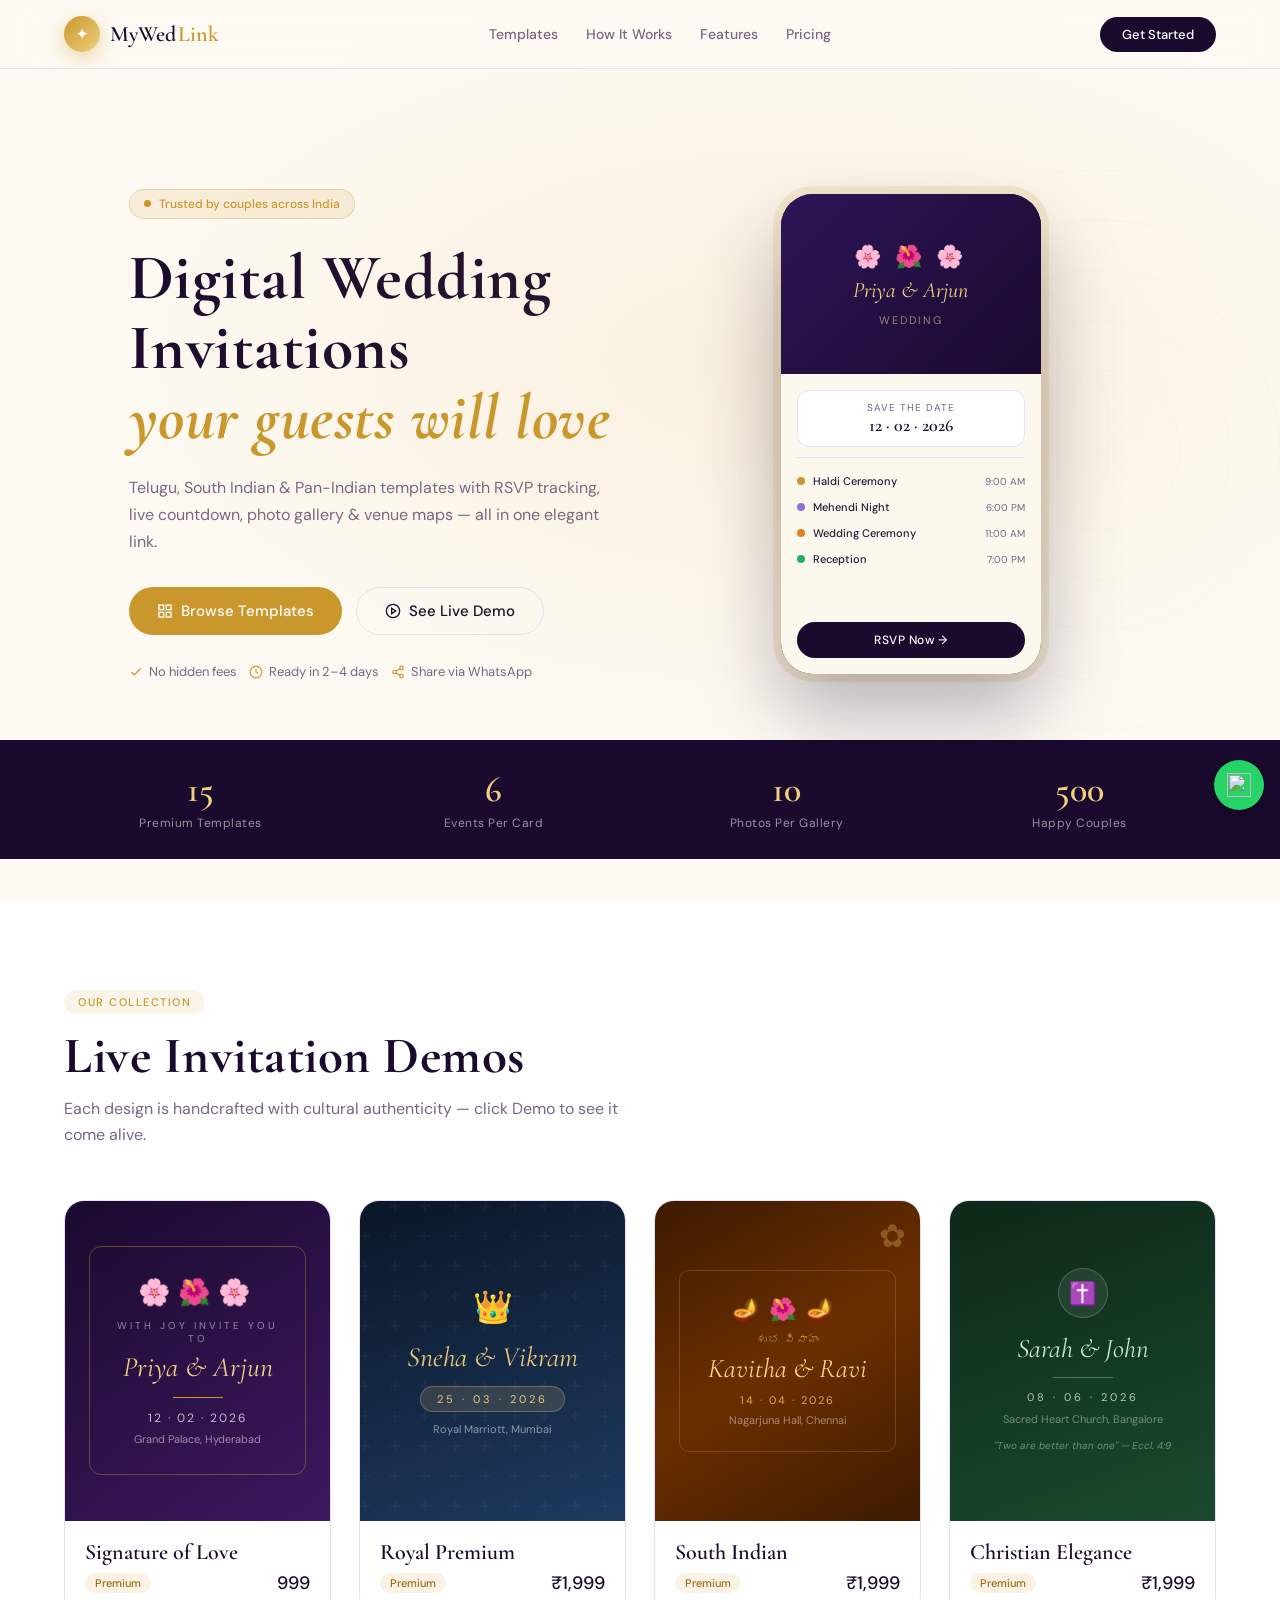
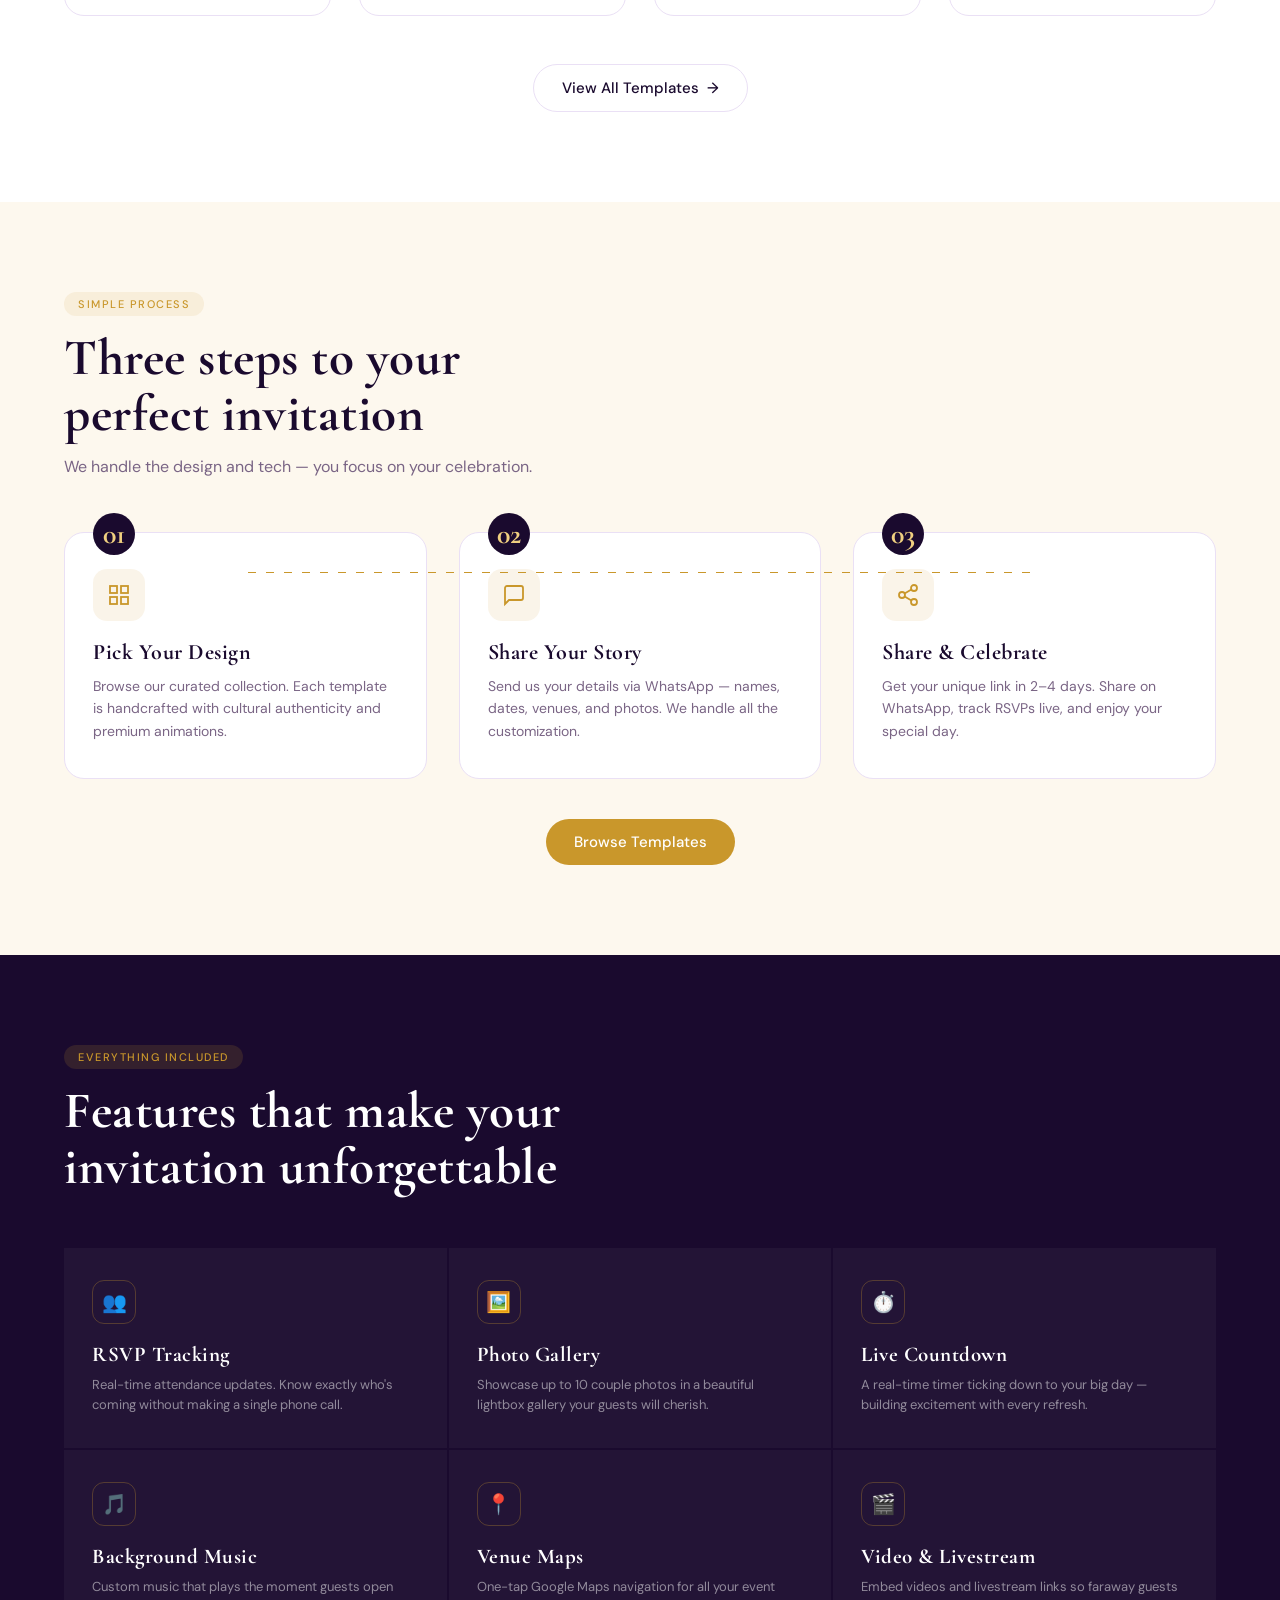
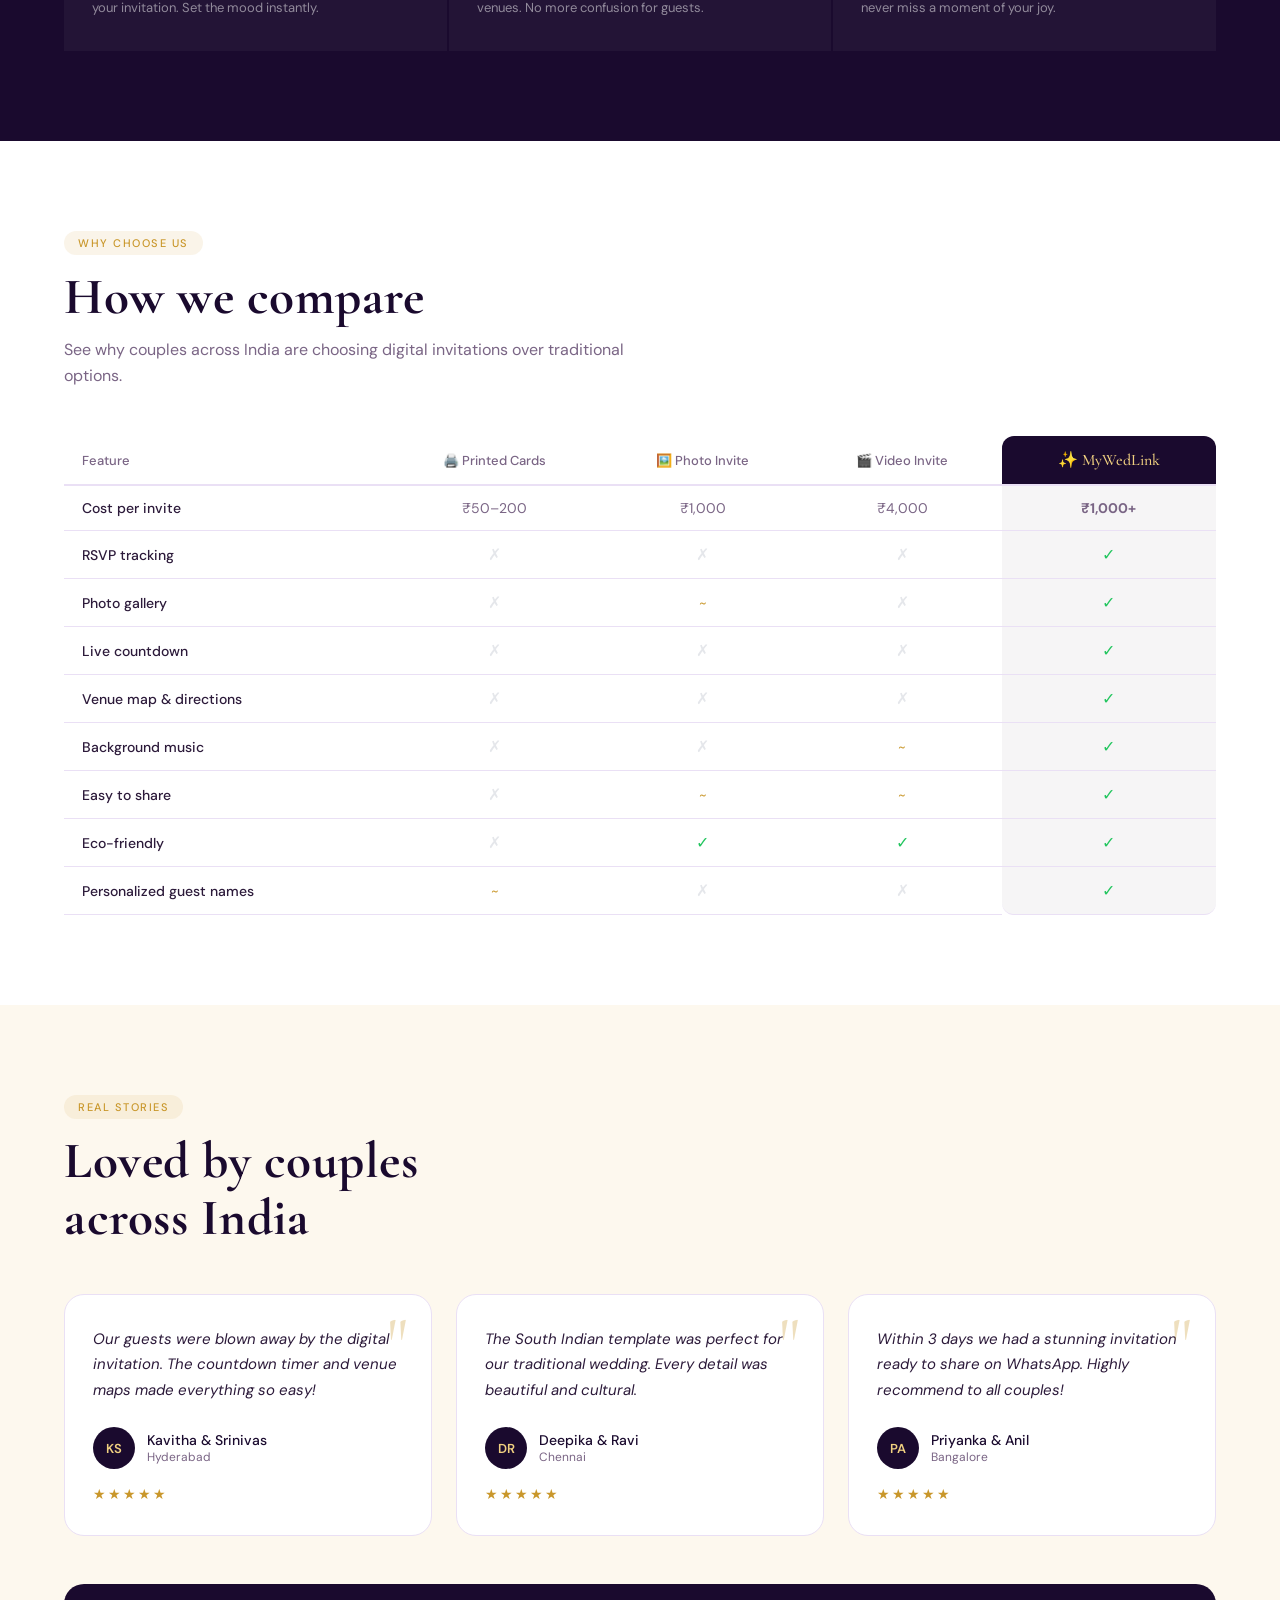
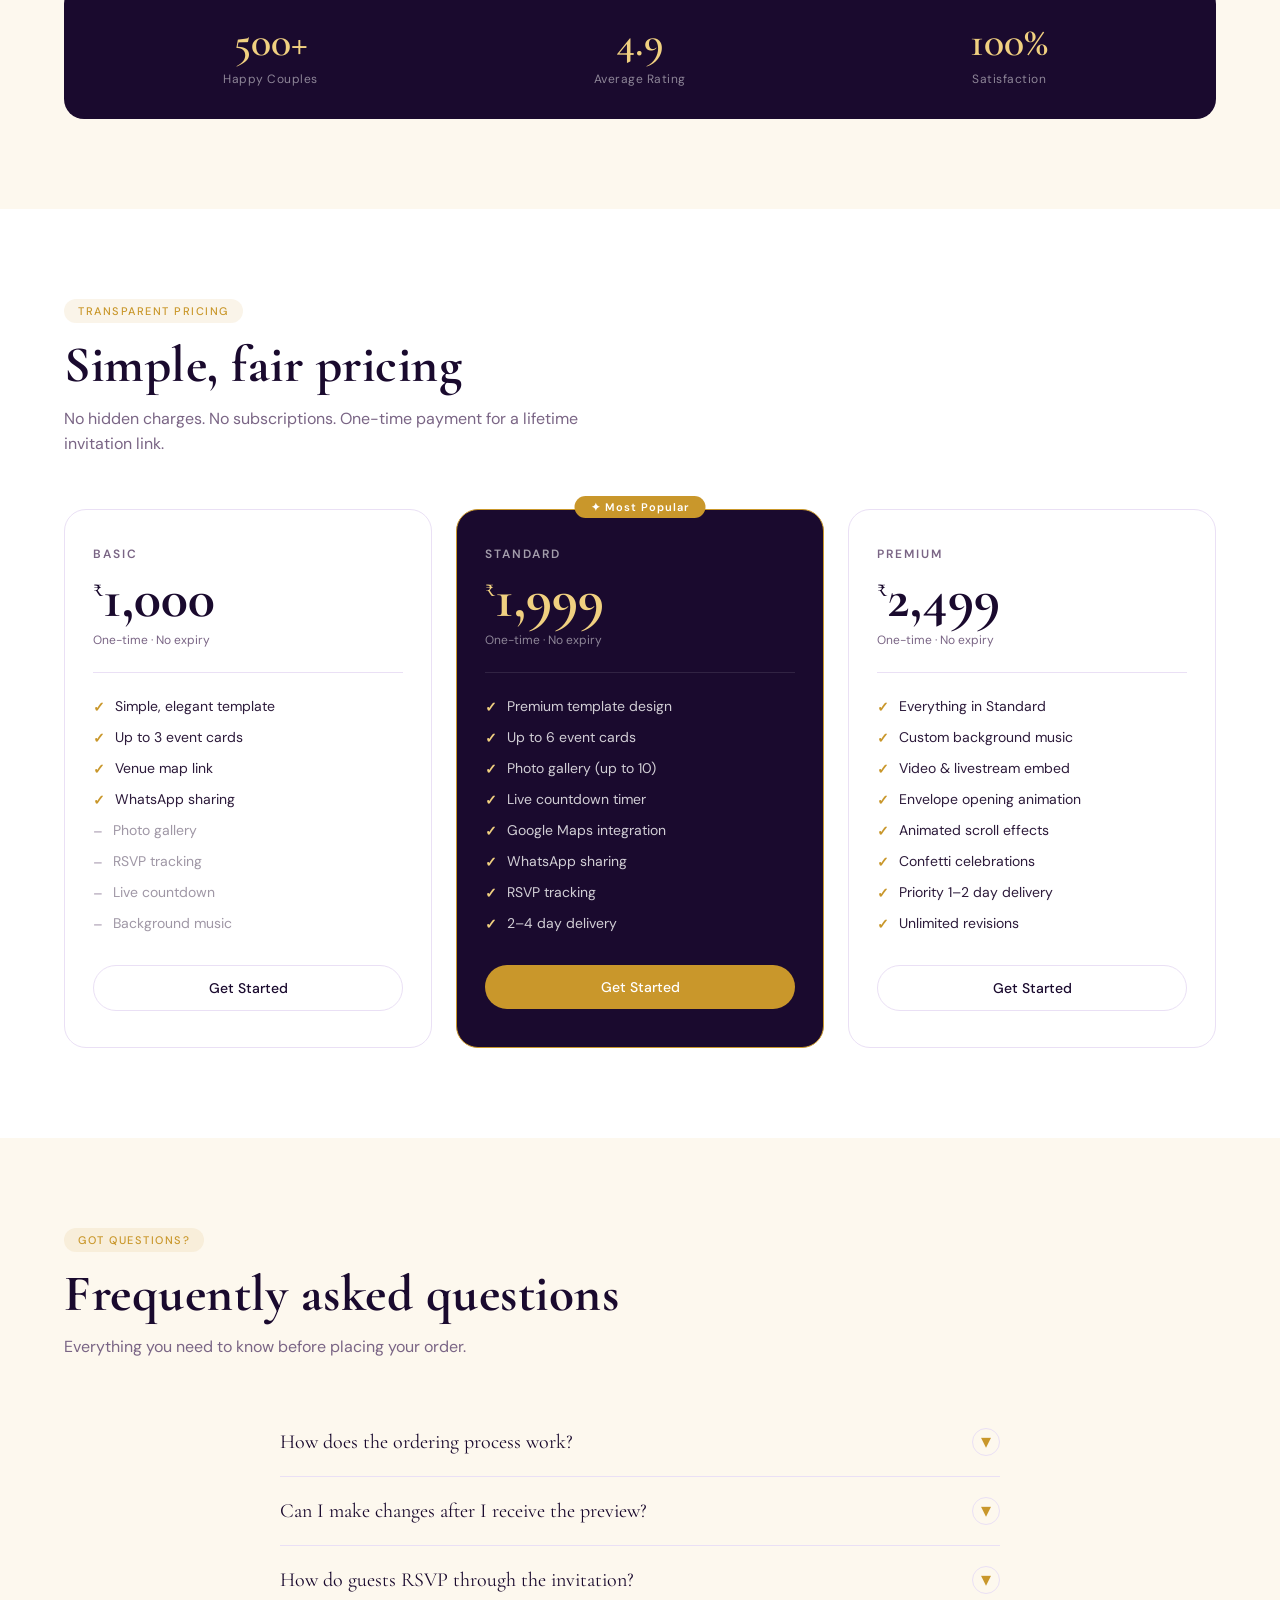
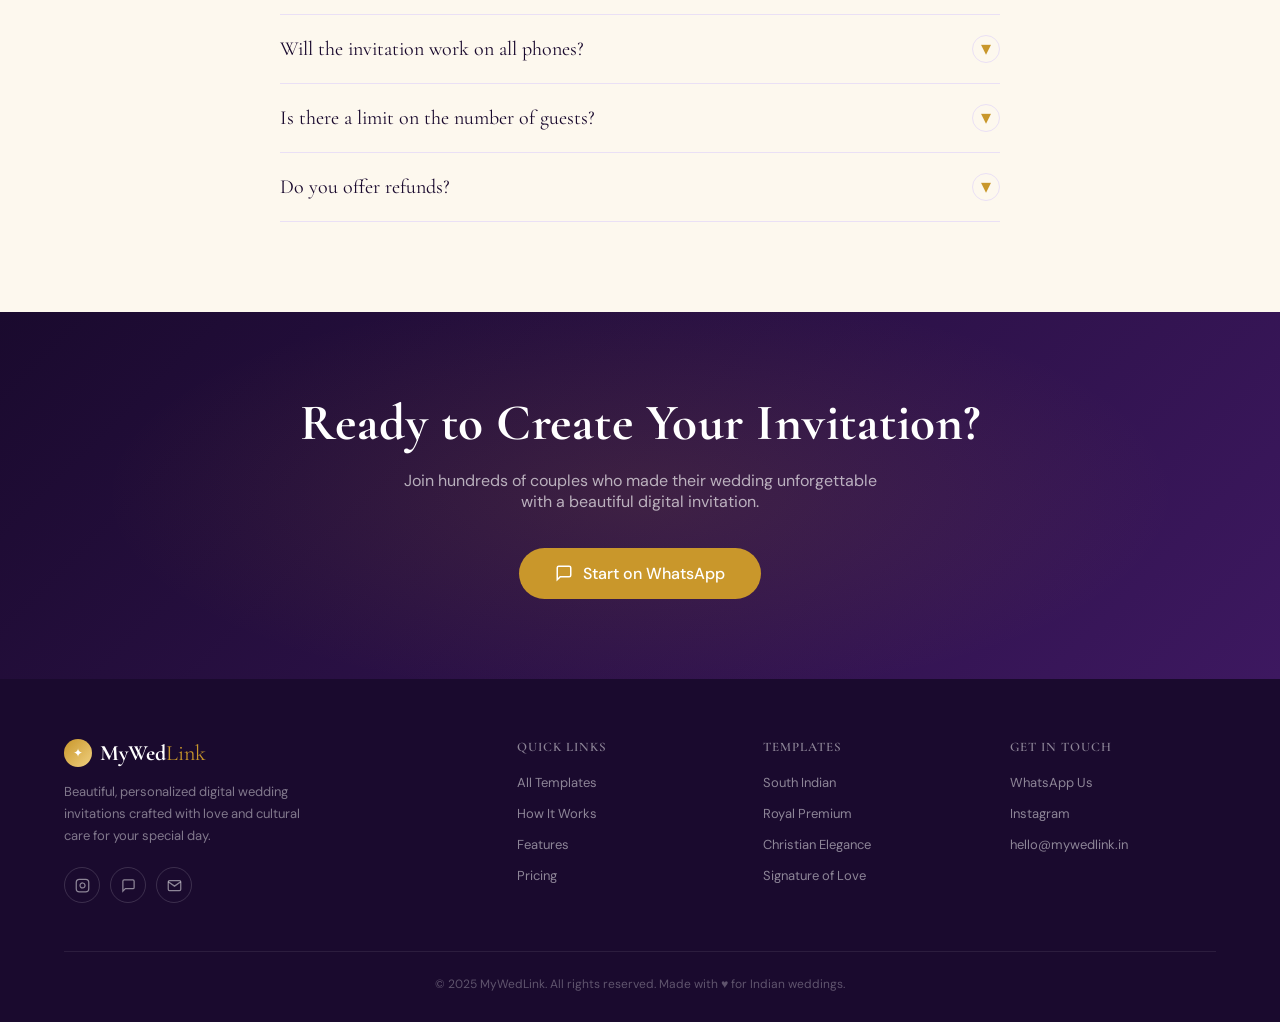
==== commit 7187a476: "Updated UI, fixed demo buttons and branding" ====
--- a/index.html
+++ b/index.html
@@ -3,7 +3,12 @@
 <head>
 <meta charset="UTF-8"/>
 <meta name="viewport" content="width=device-width, initial-scale=1.0"/>
-<title>MyWedLink | Digital Wedding Invitations India</title>
+<title>MyWedLink — Create Your Dream Wedding Invitation</title>
+<link rel="icon" href="data:image/svg+xml,
+<svg xmlns='http://www.w3.org/2000/svg' viewBox='0 0 100 100'>
+<circle cx='50' cy='50' r='45' fill='%23C9972B'/>
+<text x='50%' y='55%' text-anchor='middle' fill='white' font-size='50'>✦</text>
+</svg>">
 <meta name="description" content="Create stunning digital wedding invitations for Indian weddings. Telugu, South Indian & Pan-Indian templates with RSVP, countdown, gallery & maps."/>
 <link rel="preconnect" href="https://fonts.googleapis.com"/>
 <link rel="preconnect" href="https://fonts.gstatic.com" crossorigin/>
@@ -120,7 +125,36 @@
 .b-premium{background:rgba(201,151,43,0.12);color:#9A6B10}
 .b-standard{background:rgba(45,21,87,0.1);color:var(--deep2)}
 .tpl-price{font-size:18px;font-weight:500;color:var(--deep)}
-
+.tpl-overlay{
+  position:absolute;
+  inset:0;
+  background:rgba(26,10,46,0.7);
+  display:flex;
+  align-items:center;
+  justify-content:center;
+  gap:12px;
+
+  opacity:0;
+  pointer-events:none; /* IMPORTANT */
+  transition:opacity .3s;
+}
+
+.tpl-card:hover .tpl-overlay{
+  opacity:1;
+  pointer-events:auto; /* ENABLE clicks */
+}
+
+.tpl-overlay{
+  z-index:5;
+}
+
+.tpl-overlay a{
+  position:relative;
+  z-index:10;
+}
+.tpl-card{
+  position:relative;
+}
 /* Template Visual Styles */
 .tv-1{background:linear-gradient(145deg,#1A0A2E 0%,#3D1860 100%);display:flex;flex-direction:column;align-items:center;justify-content:center;padding:24px;text-align:center}
 .tv-1 .tv-border{border:1.5px solid rgba(201,151,43,0.4);border-radius:12px;padding:28px 24px;width:100%}
@@ -280,6 +314,165 @@
 .footer-logo-ring{width:28px;height:28px;border-radius:50%;border:1.5px solid var(--gold);display:flex;align-items:center;justify-content:center;font-size:12px}
 @media(max-width:768px){.footer-grid{grid-template-columns:1fr 1fr}.footer-brand{grid-column:1/-1}}
 @media(max-width:480px){.footer-grid{grid-template-columns:1fr}}
+
+.fade-up{
+  opacity:0;
+  transform:translateY(40px);
+  transition:all .7s ease;
+}
+
+.fade-up.show{
+  opacity:1;
+  transform:translateY(0);
+}
+
+.hero-mockup{
+  animation:floatPhone 6s ease-in-out infinite;
+}
+
+@keyframes floatPhone{
+  0%,100%{transform:translateY(0)}
+  50%{transform:translateY(-12px)}
+}
+
+.hero-right::before{
+  content:'';
+  position:absolute;
+  width:300px;
+  height:300px;
+  background:radial-gradient(circle, rgba(201,151,43,0.25), transparent 70%);
+  filter:blur(40px);
+  z-index:-1;
+}
+
+.tpl-card{
+  position:relative;
+}
+
+.tpl-card::after{
+  content:'';
+  position:absolute;
+  inset:0;
+  border-radius:20px;
+  background:linear-gradient(120deg, transparent, rgba(201,151,43,0.2), transparent);
+  opacity:0;
+  transition:.4s;
+}
+
+.tpl-card:hover::after{
+  opacity:1;
+}
+
+.logo{
+  display:flex;
+  align-items:center;
+  gap:10px;
+  text-decoration:none;
+}
+
+/* icon */
+.logo-icon{
+  width:34px;
+  height:34px;
+  border-radius:50%;
+  background:linear-gradient(135deg,#C9972B,#F0D080);
+  display:flex;
+  align-items:center;
+  justify-content:center;
+  color:#fff;
+  font-size:14px;
+  box-shadow:0 4px 15px rgba(201,151,43,0.4);
+}
+
+.logo{
+  display:flex;
+  align-items:center;
+  gap:10px;
+  text-decoration:none;
+}
+
+.logo-mark{
+  width:36px;
+  height:36px;
+  border-radius:50%;
+  background:linear-gradient(135deg,#C9972B,#F0D080);
+  display:flex;
+  align-items:center;
+  justify-content:center;
+  color:#fff;
+  font-size:14px;
+  box-shadow:0 6px 20px rgba(201,151,43,.4);
+}
+
+.logo-name{
+  font-family:'Cormorant Garamond',serif;
+  font-size:22px;
+  font-weight:600;
+}
+
+.brand-main{ color:#1A0A2E; }
+.brand-accent{ color:#C9972B; }
+/* text */
+.logo-text{
+  display:flex;
+  font-family:'Cormorant Garamond',serif;
+  font-size:22px;
+  font-weight:600;
+  letter-spacing:.5px;
+}
+
+/* main part */
+.brand-main{
+  color:#1A0A2E;
+}
+
+/* accent part */
+.brand-accent{
+  color:#C9972B;
+  margin-left:2px;
+}
+
+/* hover effect */
+.logo:hover .logo-icon{
+  transform:rotate(12deg) scale(1.05);
+}
+
+.footer-icon{
+  width:28px;
+  height:28px;
+  border-radius:50%;
+  background:linear-gradient(135deg,#C9972B,#F0D080);
+  display:flex;
+  align-items:center;
+  justify-content:center;
+  font-size:12px;
+  color:#fff;
+}
+
+.gold-gradient{
+  background:linear-gradient(135deg,#C9972B,#F0D080);
+}
+
+h1,h2,h3{
+  font-family:'Cormorant Garamond',serif;
+  letter-spacing:.5px;
+}
+
+body{
+  font-family:'DM Sans',sans-serif;
+}
+
+.btn-primary{
+  background:linear-gradient(135deg,#C9972B,#F0D080);
+  color:#fff;
+  border-radius:40px;
+  padding:12px 28px;
+  box-shadow:0 10px 30px rgba(201,151,43,.3);
+}
+
+.btn-primary:hover{
+  transform:translateY(-2px);
+}
 </style>
 </head>
 <body>
@@ -287,7 +480,12 @@
 <!-- NAVBAR -->
 <nav id="navbar">
   <div class="nav-inner">
-    <a href="#" class="logo"><div class="logo-ring">💍</div>MyWedLink</a>
+<a href="#" class="logo">
+  <span class="logo-mark">✦</span>
+  <span class="logo-name">
+    <span class="brand-main">MyWed</span><span class="brand-accent">Link</span>
+  </span>
+</a>
     <div class="nav-links" id="navLinks">
       <a href="#templates">Templates</a>
       <a href="#how">How It Works</a>
@@ -409,7 +607,7 @@
         </div>
         <div class="tpl-info">
           <div class="tpl-name">Signature of Love</div>
-          <div class="tpl-row"><span class="badge b-premium">Premium</span><div class="tpl-price">₹1,999</div></div>
+          <div class="tpl-row"><span class="badge b-premium">Premium</span><div class="tpl-price">999</div></div>
         </div>
       </div>
 
@@ -427,7 +625,7 @@
         </div>
         <div class="tpl-info">
           <div class="tpl-name">Royal Premium</div>
-          <div class="tpl-row"><span class="badge b-premium">Premium</span><div class="tpl-price">₹2,499</div></div>
+          <div class="tpl-row"><span class="badge b-premium">Premium</span><div class="tpl-price">₹1,999</div></div>
         </div>
       </div>
 
@@ -449,7 +647,7 @@
         </div>
         <div class="tpl-info">
           <div class="tpl-name">South Indian</div>
-          <div class="tpl-row"><span class="badge b-premium">Premium</span><div class="tpl-price">₹2,499</div></div>
+          <div class="tpl-row"><span class="badge b-premium">Premium</span><div class="tpl-price">₹1,999</div></div>
         </div>
       </div>
 
@@ -469,7 +667,7 @@
         </div>
         <div class="tpl-info">
           <div class="tpl-name">Christian Elegance</div>
-          <div class="tpl-row"><span class="badge b-premium">Premium</span><div class="tpl-price">₹2,499</div></div>
+          <div class="tpl-row"><span class="badge b-premium">Premium</span><div class="tpl-price">₹1,999</div></div>
         </div>
       </div>
 
@@ -755,7 +953,10 @@
   <div class="footer-inner">
     <div class="footer-grid">
       <div class="footer-brand">
-        <a href="#" class="footer-logo"><div class="footer-logo-ring">💍</div>MyWedLink</a>
+        <a href="#" class="footer-logo">
+  <span class="footer-icon">✦</span>
+  <span><strong>MyWed</strong><span style="color:#C9972B">Link</span></span>
+</a>
         <p>Beautiful, personalized digital wedding invitations crafted with love and cultural care for your special day.</p>
         <div class="footer-social">
           <a href="https://instagram.com/mywedlink" target="_blank" aria-label="Instagram">
@@ -885,5 +1086,21 @@
   fadeObs.observe(el);
 });
 </script>
+
+<script>
+const observer = new IntersectionObserver((entries)=>{
+  entries.forEach(entry=>{
+    if(entry.isIntersecting){
+      entry.target.classList.add('show');
+    }
+  });
+},{threshold:0.15});
+
+document.querySelectorAll('.section, .tpl-card, .step-box, .feat-item, .p-card')
+.forEach(el=>{
+  el.classList.add('fade-up');
+  observer.observe(el);
+});
+</script>
 </body>
 </html>
